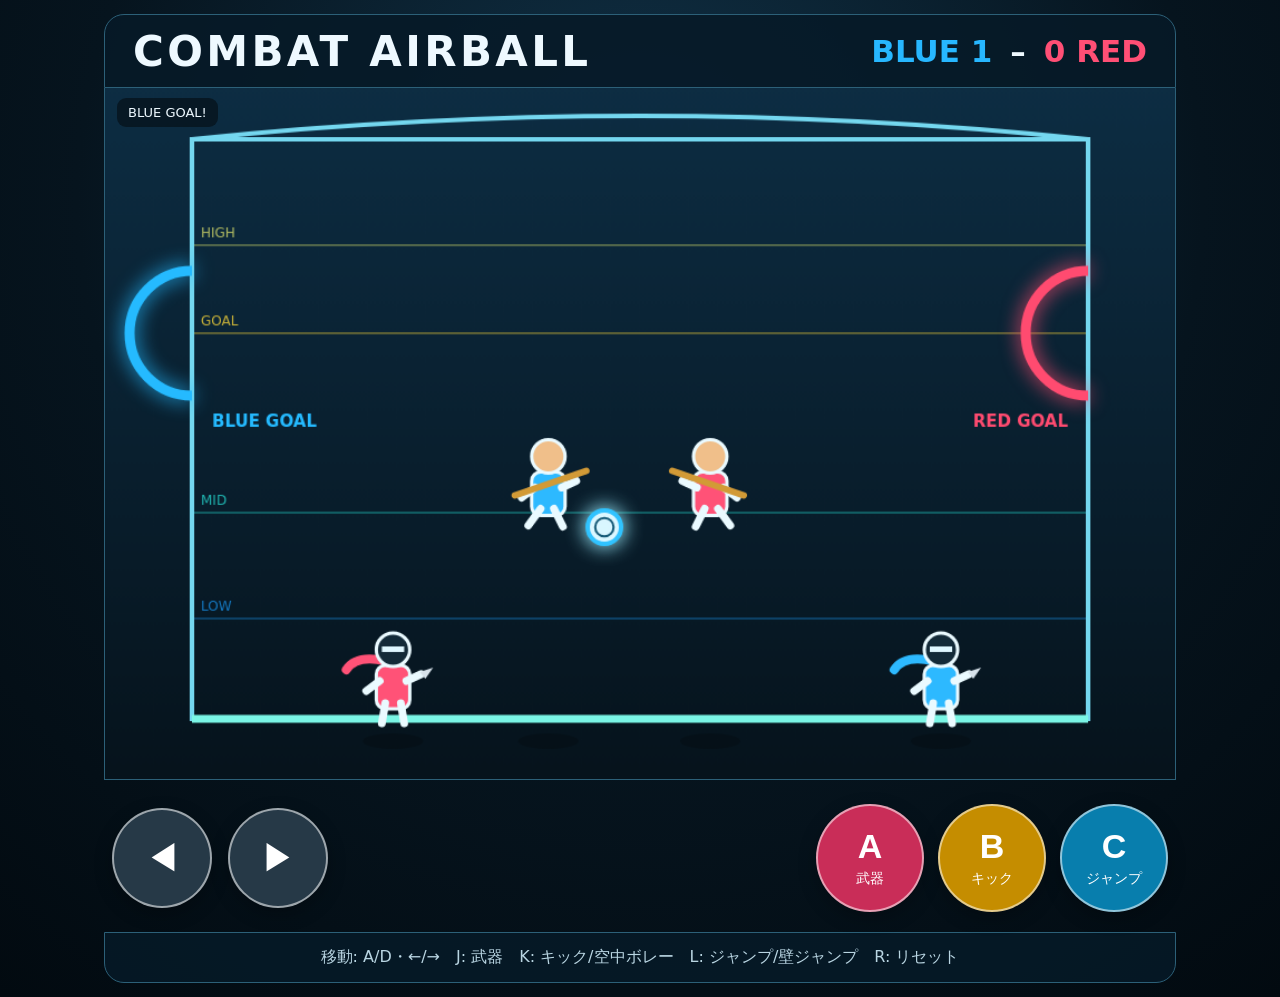
==== index.html @ edca9087 "Add files via upload" ====
<!doctype html>
<html lang="ja">
<head>
  <meta charset="utf-8" />
  <meta name="viewport" content="width=device-width, initial-scale=1, maximum-scale=1, user-scalable=no" />
  <title>Combat Airball Prototype 2.0</title>
  <link rel="stylesheet" href="style.css" />
</head>
<body>
  <main class="app">
    <header class="hud">
      <div class="title">COMBAT AIRBALL</div>
      <div class="score"><span class="blue">BLUE <b id="blueScore">0</b></span><span>–</span><span class="red"><b id="redScore">0</b> RED</span></div>
    </header>

    <section class="game-wrap">
      <canvas id="game" width="960" height="620" aria-label="Combat Airball game canvas"></canvas>
      <div class="status" id="status">A: 武器　B: キック　C: ジャンプ</div>
    </section>

    <section class="controls">
      <div class="pad" id="pad">
        <button class="left" data-key="ArrowLeft">◀</button>
        <button class="right" data-key="ArrowRight">▶</button>
      </div>
      <div class="buttons">
        <button class="a" data-key="KeyJ"><strong>A</strong><span>武器</span></button>
        <button class="b" data-key="KeyK"><strong>B</strong><span>キック</span></button>
        <button class="c" data-key="KeyL"><strong>C</strong><span>ジャンプ</span></button>
      </div>
    </section>

    <footer>
      移動: A/D・←/→　J: 武器　K: キック/空中ボレー　L: ジャンプ/壁ジャンプ　R: リセット
    </footer>
  </main>
  <script src="game.js"></script>
</body>
</html>
---- style.css ----
:root {
  color-scheme: dark;
  --bg:#06141e;
  --panel:#0a2232;
  --line:#2c6078;
  --blue:#27b7ff;
  --red:#ff4f75;
  --gold:#f7c948;
}
*{box-sizing:border-box;touch-action:none}
html,body{margin:0;background:radial-gradient(circle at 50% 20%,#113349 0,#06141e 55%,#020a10 100%);font-family:system-ui,-apple-system,"Segoe UI",sans-serif;color:#eef9ff}
body{min-height:100vh;display:flex;justify-content:center}
.app{width:min(100%,1100px);padding:14px}
.hud,.game-wrap,footer{border:1px solid var(--line);background:rgba(6,26,39,.88)}
.hud{height:74px;border-radius:20px 20px 0 0;display:flex;align-items:center;justify-content:space-between;padding:0 28px}
.title{font-weight:900;letter-spacing:.08em;font-size:clamp(22px,4vw,42px)}
.score{display:flex;gap:18px;font-weight:800;font-size:clamp(18px,3vw,31px)}
.blue{color:var(--blue)} .red{color:var(--red)}
.game-wrap{position:relative;border-top:0}
canvas{display:block;width:100%;height:auto;background:#07131c}
.status{position:absolute;left:12px;top:10px;padding:7px 11px;border-radius:9px;background:rgba(0,0,0,.45);font-size:13px}
.controls{display:flex;justify-content:space-between;align-items:center;padding:24px 8px 8px;gap:20px}
.pad{display:flex;gap:16px}
.controls button{border:2px solid rgba(255,255,255,.55);color:white;box-shadow:0 6px 18px rgba(0,0,0,.25);user-select:none;-webkit-user-select:none}
.pad button{width:100px;height:100px;border-radius:50%;font-size:35px;background:#263947}
.buttons{display:flex;gap:14px}
.buttons button{width:108px;height:108px;border-radius:50%;display:flex;flex-direction:column;align-items:center;justify-content:center}
.buttons strong{font-size:34px;line-height:1}.buttons span{font-size:14px;margin-top:7px}
.a{background:#c92d58}.b{background:#c58d00}.c{background:#087ead}
footer{margin-top:12px;padding:14px;text-align:center;border-radius:0 0 20px 20px;color:#b9d5e2}
@media (max-width:700px){
  .app{padding:4px}.hud{padding:0 12px;height:58px}
  .controls{padding-top:16px}.pad button{width:76px;height:76px}
  .buttons button{width:78px;height:78px}.buttons strong{font-size:25px}
  .controls{gap:8px}.buttons{gap:6px}.pad{gap:6px}
  footer{font-size:12px}
}
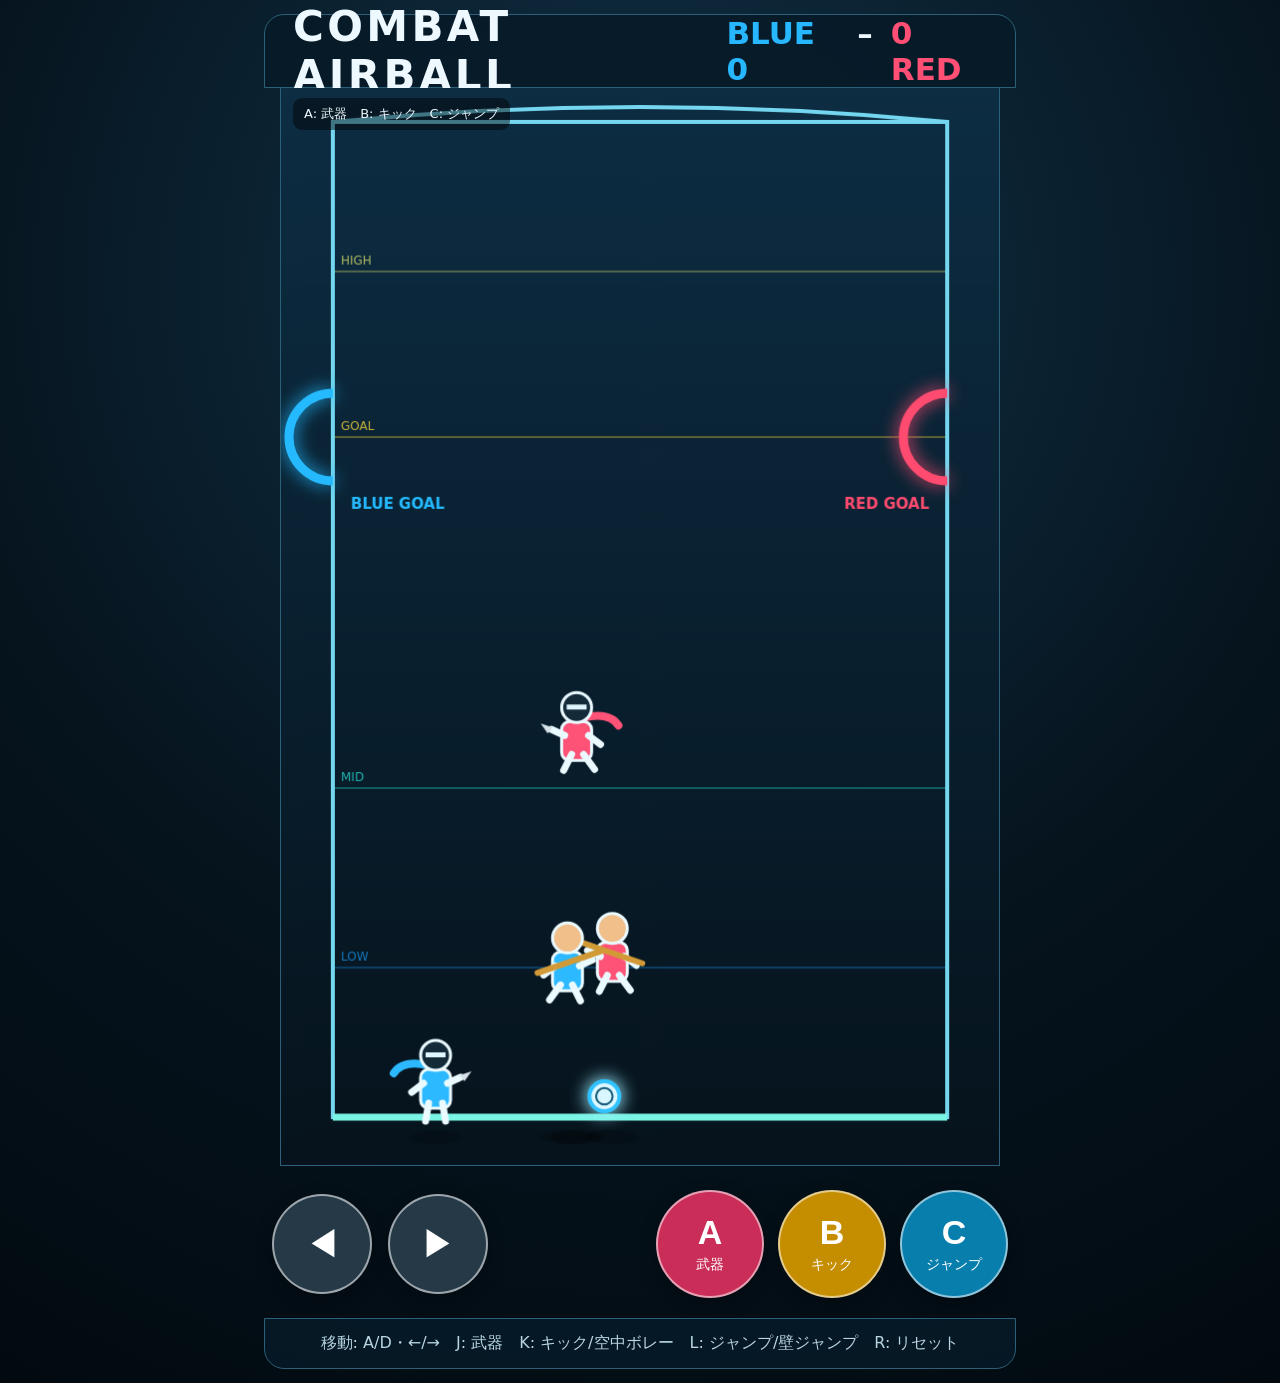
==== commit dd5b524c: "Add files via upload" ====
--- a/index.html
+++ b/index.html
@@ -3,7 +3,7 @@
 <head>
   <meta charset="utf-8" />
   <meta name="viewport" content="width=device-width, initial-scale=1, maximum-scale=1, user-scalable=no" />
-  <title>Combat Airball Prototype 2.0</title>
+  <title>Combat Airball Prototype 2.1</title>
   <link rel="stylesheet" href="style.css" />
 </head>
 <body>
@@ -14,7 +14,7 @@
     </header>
 
     <section class="game-wrap">
-      <canvas id="game" width="960" height="620" aria-label="Combat Airball game canvas"></canvas>
+      <canvas id="game" width="720" height="1080" aria-label="Combat Airball game canvas"></canvas>
       <div class="status" id="status">A: 武器　B: キック　C: ジャンプ</div>
     </section>
 
--- a/style.css
+++ b/style.css
@@ -36,3 +36,10 @@
   .controls{gap:8px}.buttons{gap:6px}.pad{gap:6px}
   footer{font-size:12px}
 }
+
+/* Prototype 2.1: portrait-first tall arena */
+.game-wrap { max-width: 720px; margin-inline: auto; }
+canvas { aspect-ratio: 2 / 3; object-fit: contain; }
+@media (min-width: 850px) {
+  .app { width: 780px; }
+}
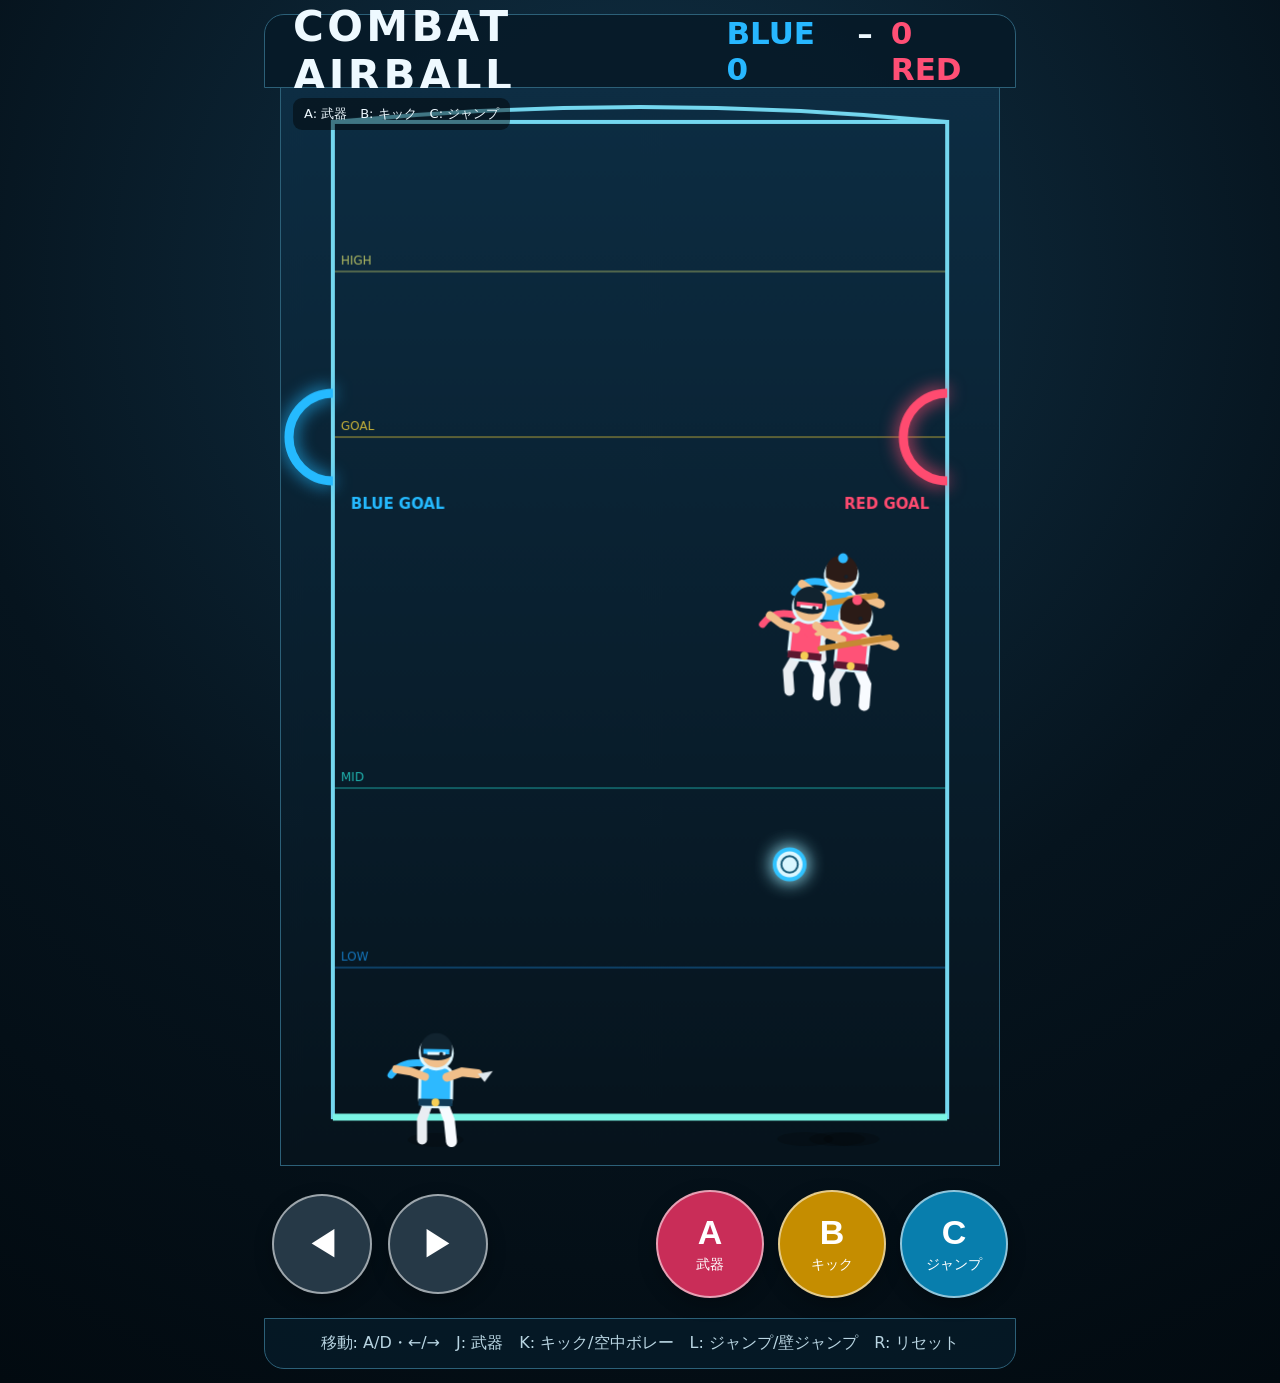
==== commit 59ffadaa: "Add files via upload" ====
--- a/index.html
+++ b/index.html
@@ -3,7 +3,7 @@
 <head>
   <meta charset="utf-8" />
   <meta name="viewport" content="width=device-width, initial-scale=1, maximum-scale=1, user-scalable=no" />
-  <title>Combat Airball Prototype 2.1</title>
+  <title>Combat Airball Prototype 2.2</title>
   <link rel="stylesheet" href="style.css" />
 </head>
 <body>
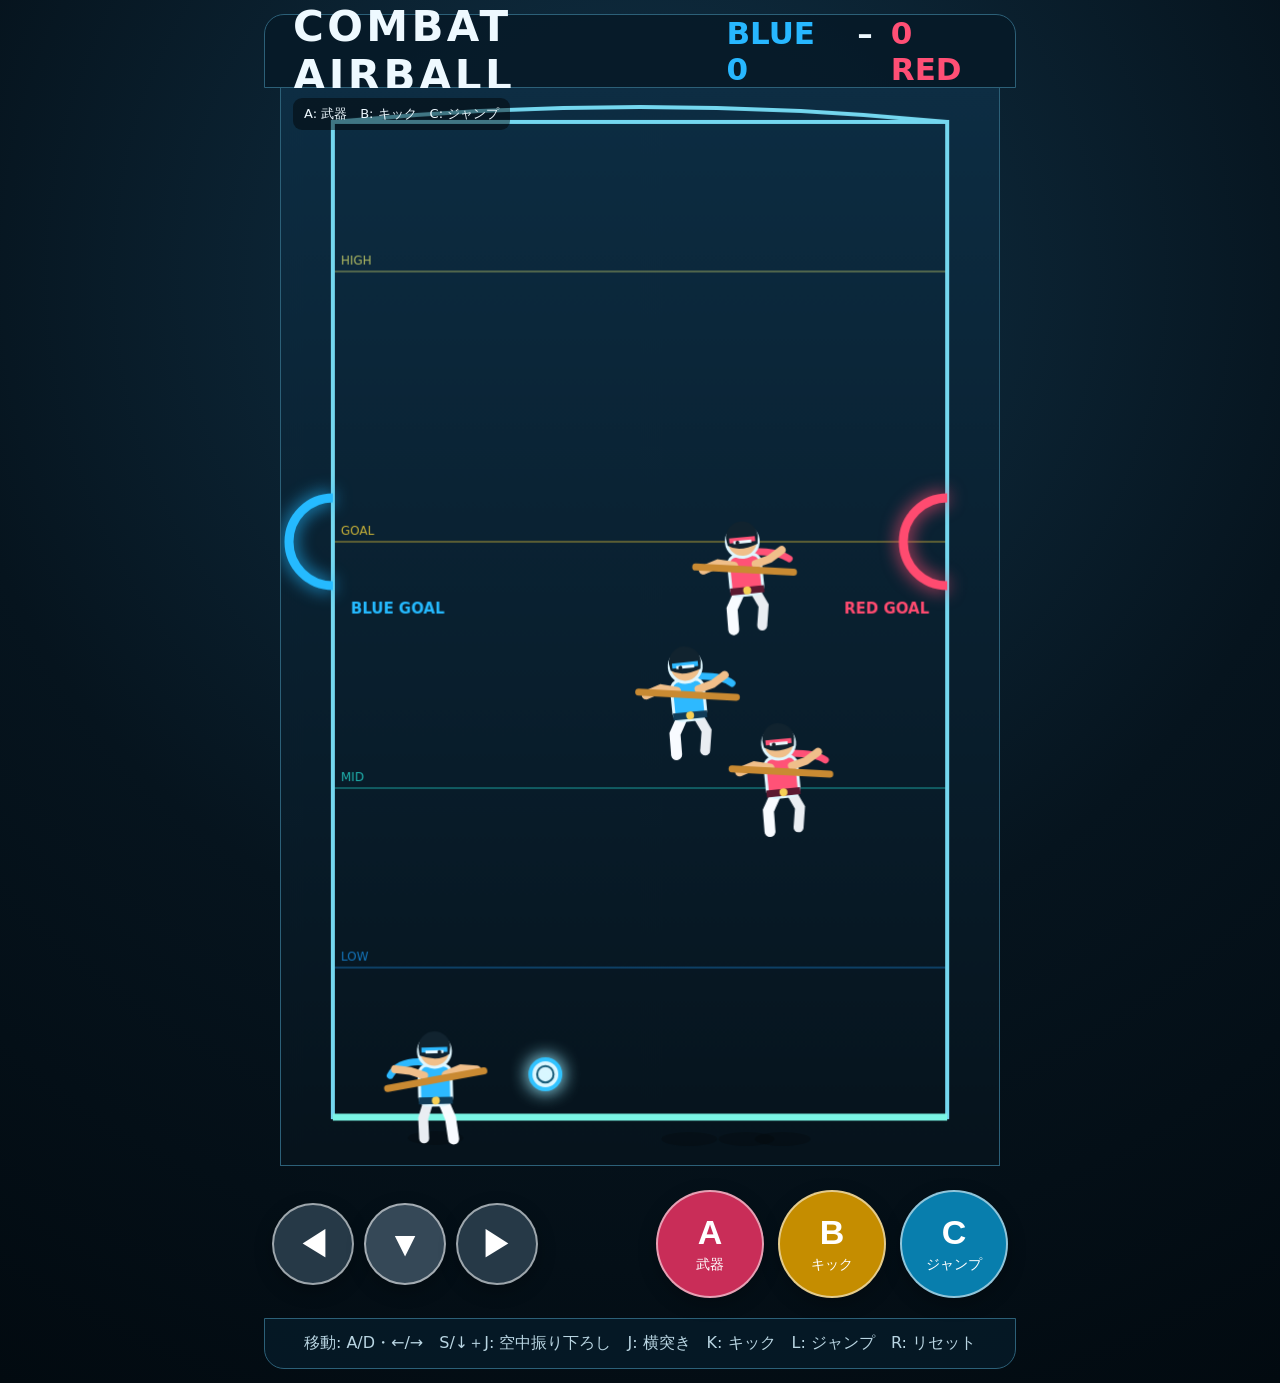
==== commit bce2043a: "Add files via upload" ====
--- a/index.html
+++ b/index.html
@@ -21,6 +21,7 @@
     <section class="controls">
       <div class="pad" id="pad">
         <button class="left" data-key="ArrowLeft">◀</button>
+        <button class="down" data-key="ArrowDown">▼</button>
         <button class="right" data-key="ArrowRight">▶</button>
       </div>
       <div class="buttons">
@@ -31,7 +32,7 @@
     </section>
 
     <footer>
-      移動: A/D・←/→　J: 武器　K: キック/空中ボレー　L: ジャンプ/壁ジャンプ　R: リセット
+      移動: A/D・←/→　S/↓＋J: 空中振り下ろし　J: 横突き　K: キック　L: ジャンプ　R: リセット
     </footer>
   </main>
   <script src="game.js"></script>
--- a/style.css
+++ b/style.css
@@ -43,3 +43,11 @@
 @media (min-width: 850px) {
   .app { width: 780px; }
 }
+
+.pad{display:grid;grid-template-columns:repeat(3,82px);gap:10px;align-items:center}
+.pad button{width:82px;height:82px}
+.pad .down{background:#354857}
+@media(max-width:700px){
+  .pad{grid-template-columns:repeat(3,62px);gap:5px}
+  .pad button{width:62px;height:62px;font-size:26px}
+}
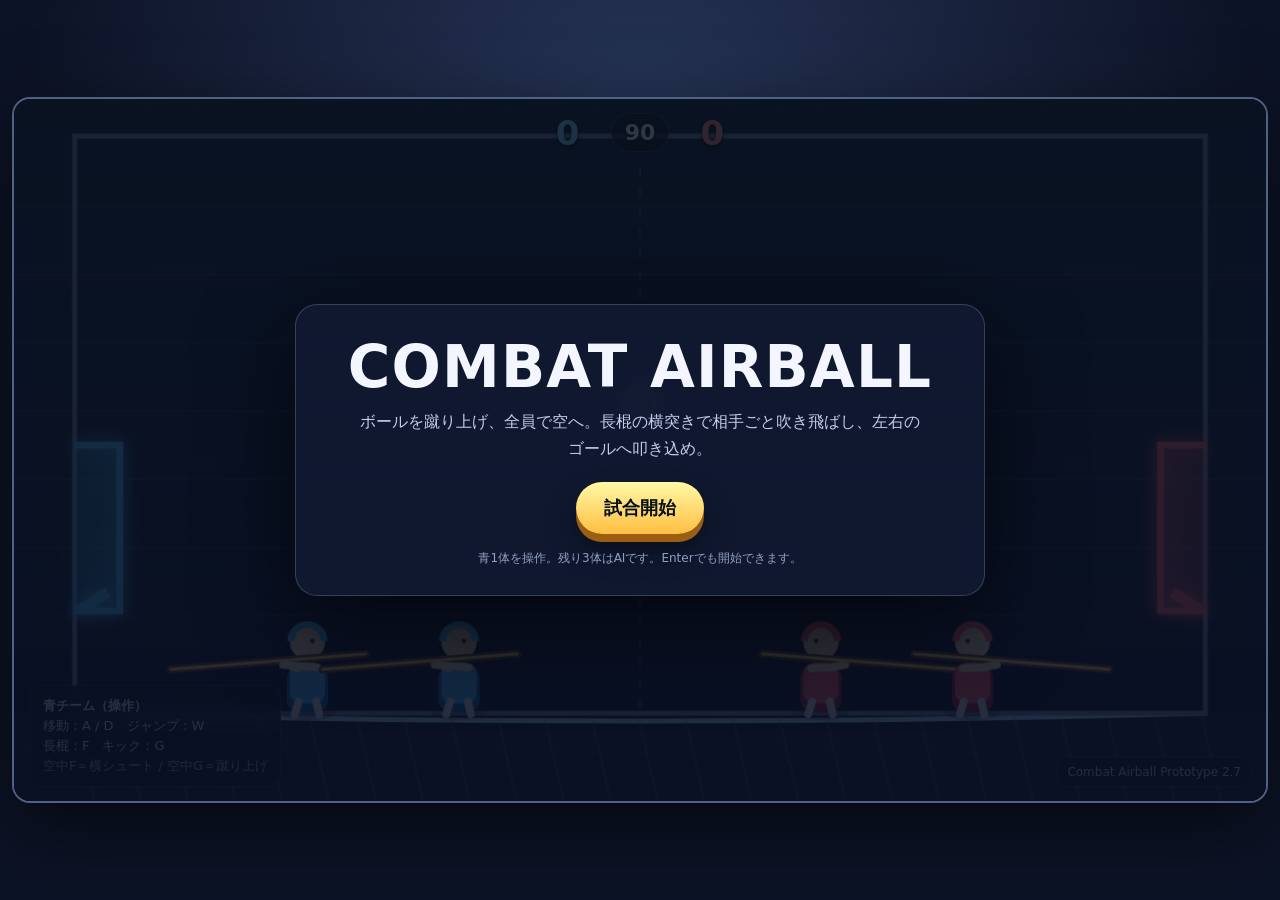
==== commit 23b8ce08: "Add files via upload" ====
--- a/index.html
+++ b/index.html
@@ -1,40 +1,380 @@
 <!doctype html>
 <html lang="ja">
 <head>
-  <meta charset="utf-8" />
-  <meta name="viewport" content="width=device-width, initial-scale=1, maximum-scale=1, user-scalable=no" />
-  <title>Combat Airball Prototype 2.2</title>
-  <link rel="stylesheet" href="style.css" />
+<meta charset="utf-8">
+<meta name="viewport" content="width=device-width,initial-scale=1">
+<title>Combat Airball Prototype 2.7</title>
+<style>
+  :root{
+    --bg:#0d1326; --panel:#151e37; --ink:#f3f6ff; --muted:#a9b6d2;
+  }
+  *{box-sizing:border-box}
+  html,body{margin:0;height:100%;background:radial-gradient(circle at 50% 15%,#263557 0,#0d1326 62%);color:var(--ink);font-family:system-ui,-apple-system,"Segoe UI",sans-serif;overflow:hidden}
+  #wrap{height:100%;display:grid;place-items:center;padding:12px}
+  #stage{position:relative;width:min(1280px,calc(100vw - 24px));aspect-ratio:16/9;border:2px solid #516184;border-radius:18px;overflow:hidden;box-shadow:0 24px 80px #0008;background:#0b1020}
+  canvas{width:100%;height:100%;display:block}
+  #hud{position:absolute;inset:0;pointer-events:none}
+  #top{display:flex;justify-content:center;align-items:center;gap:18px;padding:14px;font-weight:900;text-shadow:0 2px 5px #000}
+  .score{font-size:34px;min-width:50px;text-align:center}
+  .blue{color:#7bdcff}.red{color:#ff8795}
+  #timer{font-size:22px;padding:6px 13px;background:#0b1020aa;border:1px solid #ffffff28;border-radius:999px}
+  #help{position:absolute;left:16px;bottom:14px;font-size:13px;line-height:1.55;color:#dce7ff;background:#091022b8;border:1px solid #ffffff20;border-radius:12px;padding:10px 12px;backdrop-filter:blur(8px)}
+  #notice{position:absolute;left:50%;top:23%;transform:translateX(-50%);font-weight:1000;font-size:clamp(28px,5vw,66px);letter-spacing:.05em;text-shadow:0 5px 0 #0008,0 0 22px currentColor;opacity:0;transition:opacity .12s}
+  #badge{position:absolute;right:14px;bottom:14px;color:#c7d2ed;font-size:12px;background:#091022a8;padding:7px 10px;border-radius:10px;border:1px solid #ffffff1b}
+  #start{position:absolute;inset:0;display:grid;place-items:center;background:linear-gradient(#07101bd4,#0a1024dc);pointer-events:auto}
+  #card{width:min(690px,90%);padding:28px;border-radius:22px;background:#111a32e8;border:1px solid #ffffff2c;box-shadow:0 28px 90px #0009;text-align:center}
+  h1{margin:0 0 8px;font-size:clamp(31px,5vw,58px);letter-spacing:.02em}
+  .lead{color:#c1cdec;margin:0 auto 20px;max-width:560px;line-height:1.65}
+  button{appearance:none;border:0;border-radius:999px;padding:14px 28px;font:inherit;font-weight:900;font-size:18px;color:#07101b;background:linear-gradient(180deg,#fff9a8,#ffbe40);box-shadow:0 8px 0 #9c5e13,0 16px 28px #0006;cursor:pointer}
+  button:active{transform:translateY(5px);box-shadow:0 3px 0 #9c5e13}
+  .small{font-size:12px;color:#91a0c0;margin-top:16px}
+  @media(max-width:700px){#help{font-size:11px}.score{font-size:28px}}
+</style>
 </head>
 <body>
-  <main class="app">
-    <header class="hud">
-      <div class="title">COMBAT AIRBALL</div>
-      <div class="score"><span class="blue">BLUE <b id="blueScore">0</b></span><span>–</span><span class="red"><b id="redScore">0</b> RED</span></div>
-    </header>
-
-    <section class="game-wrap">
-      <canvas id="game" width="720" height="1080" aria-label="Combat Airball game canvas"></canvas>
-      <div class="status" id="status">A: 武器　B: キック　C: ジャンプ</div>
-    </section>
-
-    <section class="controls">
-      <div class="pad" id="pad">
-        <button class="left" data-key="ArrowLeft">◀</button>
-        <button class="down" data-key="ArrowDown">▼</button>
-        <button class="right" data-key="ArrowRight">▶</button>
+<div id="wrap">
+  <div id="stage">
+    <canvas id="game" width="1280" height="720"></canvas>
+    <div id="hud">
+      <div id="top"><div class="score blue" id="sBlue">0</div><div id="timer">90</div><div class="score red" id="sRed">0</div></div>
+      <div id="notice"></div>
+      <div id="help">
+        <b>青チーム（操作）</b><br>
+        移動：A / D　ジャンプ：W<br>
+        長棍：F　キック：G<br>
+        <span style="color:#9fb0cf">空中F＝横シュート / 空中G＝蹴り上げ</span>
       </div>
-      <div class="buttons">
-        <button class="a" data-key="KeyJ"><strong>A</strong><span>武器</span></button>
-        <button class="b" data-key="KeyK"><strong>B</strong><span>キック</span></button>
-        <button class="c" data-key="KeyL"><strong>C</strong><span>ジャンプ</span></button>
+      <div id="badge">Combat Airball Prototype 2.7</div>
+      <div id="start">
+        <div id="card">
+          <h1>COMBAT AIRBALL</h1>
+          <p class="lead">ボールを蹴り上げ、全員で空へ。長棍の横突きで相手ごと吹き飛ばし、左右のゴールへ叩き込め。</p>
+          <button id="play">試合開始</button>
+          <div class="small">青1体を操作。残り3体はAIです。Enterでも開始できます。</div>
+        </div>
       </div>
-    </section>
-
-    <footer>
-      移動: A/D・←/→　S/↓＋J: 空中振り下ろし　J: 横突き　K: キック　L: ジャンプ　R: リセット
-    </footer>
-  </main>
-  <script src="game.js"></script>
+    </div>
+  </div>
+</div>
+<script>
+(() => {
+'use strict';
+const canvas = document.getElementById('game');
+const ctx = canvas.getContext('2d');
+const W=1280,H=720, FLOOR=630, LEFT=62, RIGHT=1218;
+const GOAL_TOP=355, GOAL_BOTTOM=525, GOAL_DEPTH=46;
+const BLUE=0, RED=1;
+const keys = new Set();
+let last=0, running=false, gameTime=90, scores=[0,0], freeze=0, shake=0, resetTimer=0;
+const particles=[], trails=[];
+const ui={
+  blue:document.getElementById('sBlue'),
+  red:document.getElementById('sRed'),
+  timer:document.getElementById('timer'),
+  notice:document.getElementById('notice'),
+  start:document.getElementById('start')
+};
+function clamp(v,a,b){return Math.max(a,Math.min(b,v))}
+function lerp(a,b,t){return a+(b-a)*t}
+function sign(v){return v<0?-1:1}
+function dist2(a,b){const x=a.x-b.x,y=a.y-b.y;return x*x+y*y}
+function rnd(a,b){return a+Math.random()*(b-a)}
+function circleHit(ax,ay,ar,bx,by,br){const dx=ax-bx,dy=ay-by;return dx*dx+dy*dy<(ar+br)*(ar+br)}
+
+class Fighter{
+  constructor(x,team,ai=false){
+    this.x=x; this.y=FLOOR-43; this.vx=0; this.vy=0; this.team=team; this.ai=ai;
+    this.facing=team===BLUE?1:-1; this.onGround=true; this.coyote=0;
+    this.attack=0; this.attackKind=''; this.kick=0; this.stun=0; this.wallStun=0;
+    this.jumpBuffer=0; this.attackCd=0; this.kickCd=0; this.flash=0; this.id=Math.random();
+    this.targetX=x; this.airJumps=1;
+  }
+  control(dt){
+    if(this.stun>0){this.stun-=dt; return}
+    let move=0, jump=false, attack=false, kick=false;
+    if(!this.ai){
+      move=(keys.has('KeyD')?1:0)-(keys.has('KeyA')?1:0);
+      jump=pressed('KeyW');
+      attack=pressed('KeyF');
+      kick=pressed('KeyG');
+    } else {
+      const b=ball;
+      const attackRange=Math.abs(b.x-this.x)<135 && Math.abs(b.y-this.y)<90;
+      const enemy=nearestEnemy(this);
+      const defend = (this.team===BLUE && b.x<520)||(this.team===RED && b.x>760);
+      let tx=b.x;
+      if(defend) tx=this.team===BLUE?340:940;
+      if(enemy && Math.abs(enemy.x-this.x)<120 && Math.abs(enemy.y-this.y)<95 && Math.random()<0.035) attack=true;
+      if(attackRange){
+        if(!this.onGround && Math.abs(b.x-this.x)<120) attack=Math.random()<0.11;
+        else if(Math.random()<0.075) kick=true;
+      }
+      if(b.y<this.y-80 && Math.abs(b.x-this.x)<260 && (this.onGround||this.airJumps>0) && Math.random()<0.05) jump=true;
+      move=Math.abs(tx-this.x)>28?sign(tx-this.x):0;
+      if(!this.onGround && Math.random()<0.015) move=sign(b.x-this.x);
+    }
+    if(move){
+      const accel=this.onGround?1700:1050;
+      this.vx+=move*accel*dt; this.facing=move;
+    }
+    const max=this.onGround?320:360;
+    this.vx=clamp(this.vx,-max,max);
+    if(jump) this.jumpBuffer=.13;
+    if(this.jumpBuffer>0){
+      this.jumpBuffer-=dt;
+      if(this.onGround||this.coyote>0){
+        this.vy=-690; this.onGround=false; this.coyote=0; this.jumpBuffer=0; burst(this.x,this.y+38,'#dff7ff',8);
+      }else if(this.airJumps>0){
+        this.vy=-610; this.airJumps--; this.jumpBuffer=0; burst(this.x,this.y+26,'#cfe9ff',10);
+      }
+    }
+    if(attack && this.attackCd<=0){
+      this.attack=.42; this.attackCd=.48; this.attackKind=this.onGround?'ground':'air';
+      this.vx+=this.facing*(this.onGround?45:95);
+    }
+    if(kick && this.kickCd<=0){this.kick=.31; this.kickCd=.38}
+  }
+  update(dt){
+    this.control(dt);
+    this.attackCd=Math.max(0,this.attackCd-dt); this.kickCd=Math.max(0,this.kickCd-dt);
+    this.flash=Math.max(0,this.flash-dt); this.wallStun=Math.max(0,this.wallStun-dt);
+    if(this.attack>0) this.attack-=dt;
+    if(this.kick>0) this.kick-=dt;
+    if(!this.onGround){this.vy+=1350*dt; this.coyote=Math.max(0,this.coyote-dt)}
+    this.x+=this.vx*dt; this.y+=this.vy*dt;
+    this.vx*=Math.pow(this.onGround?.80:.965,dt*60);
+    if(this.y>=FLOOR-43){
+      if(this.vy>250) burst(this.x,FLOOR-2,'#ffffff',5);
+      this.y=FLOOR-43; this.vy=0; this.onGround=true; this.coyote=.09; this.airJumps=1;
+    }else if(this.onGround){this.onGround=false}
+    if(this.x<LEFT+28){
+      this.x=LEFT+28;
+      if(this.vx<-250){wallImpact(this,1)}
+      else this.vx=Math.max(0,this.vx);
+    }
+    if(this.x>RIGHT-28){
+      this.x=RIGHT-28;
+      if(this.vx>250){wallImpact(this,-1)}
+      else this.vx=Math.min(0,this.vx);
+    }
+    this.performHits();
+  }
+  performHits(){
+    if(this.attack>0){
+      const elapsed=(this.attackKind==='ground'?.42:.42)-this.attack;
+      const active=elapsed>.07&&elapsed<.27;
+      if(active){
+        const reach=this.attackKind==='air'?150:142;
+        const hx=this.x+this.facing*(70+reach*.45), hy=this.y+(this.attackKind==='air'?-7:-3);
+        for(const o of fighters){
+          if(o===this || o.team===this.team || o.flash>.06) continue;
+          if(circleHit(hx,hy,70,o.x,o.y,31)){
+            o.vx=this.facing*(this.attackKind==='air'?720:610);
+            o.vy=this.attackKind==='air'?-80:-125;
+            o.stun=.22; o.flash=.14; freeze=.045; shake=14;
+            burst(o.x,o.y,'#fff6b0',18); slashTrail(this.x,this.y,this.facing,'#fff2a6');
+          }
+        }
+        if(ball.hitCd<=0 && circleHit(hx,hy,78,ball.x,ball.y,ball.r)){
+          if(this.attackKind==='air'){
+            ball.vx=this.facing*920; ball.vy=clamp(ball.vy*.15-20,-180,180);
+          }else{
+            ball.vx=this.facing*230; ball.vy=-820;
+          }
+          ball.lastTeam=this.team; ball.hitCd=.12; freeze=.055; shake=17;
+          burst(ball.x,ball.y,'#ffffff',22); slashTrail(this.x,this.y,this.facing,'#ffffff');
+        }
+      }
+    }
+    if(this.kick>0){
+      const elapsed=.31-this.kick;
+      if(elapsed>.08&&elapsed<.21 && ball.hitCd<=0){
+        const hx=this.x+this.facing*28, hy=this.y+28;
+        if(circleHit(hx,hy,66,ball.x,ball.y,ball.r)){
+          ball.vx+=this.facing*90;
+          ball.vy=-900;
+          ball.lastTeam=this.team; ball.hitCd=.12; freeze=.035; shake=9;
+          burst(ball.x,ball.y,'#b9f4ff',14);
+        }
+      }
+    }
+  }
+  draw(){
+    const t=performance.now()/1000;
+    const teamC=this.team===BLUE?'#43b9ff':'#ff576d';
+    const dark=this.team===BLUE?'#1269a5':'#a61f36';
+    const attackP=this.attack>0?1-this.attack/.42:0;
+    const kickP=this.kick>0?1-this.kick/.31:0;
+    ctx.save(); ctx.translate(this.x,this.y);
+    if(this.flash>0){ctx.shadowBlur=28;ctx.shadowColor='#fff'}
+    // shadow
+    ctx.globalAlpha=.22; ctx.fillStyle='#000'; ctx.beginPath(); ctx.ellipse(0,42,29,8,0,0,Math.PI*2);ctx.fill();ctx.globalAlpha=1;
+    // robe
+    ctx.fillStyle=dark; roundRect(-21,-6,42,48,13);ctx.fill();
+    ctx.fillStyle=teamC; roundRect(-18,-9,36,42,12);ctx.fill();
+    ctx.fillStyle='#f7ddb2';ctx.beginPath();ctx.arc(0,-30,18,0,Math.PI*2);ctx.fill();
+    // hood/headband
+    ctx.strokeStyle=teamC;ctx.lineWidth=7;ctx.beginPath();ctx.arc(0,-31,17,Math.PI,Math.PI*2);ctx.stroke();
+    ctx.fillStyle='#243047';ctx.beginPath();ctx.arc(this.facing*5,-31,2.4,0,Math.PI*2);ctx.fill();
+    // legs
+    ctx.strokeStyle='#d7e1f1';ctx.lineWidth=8;ctx.lineCap='round';
+    let legLift=kickP>0?Math.sin(Math.min(1,kickP)*Math.PI)*20:0;
+    ctx.beginPath();ctx.moveTo(-9,31);ctx.lineTo(-13,44);ctx.stroke();
+    ctx.beginPath();ctx.moveTo(9,31);ctx.lineTo(12+this.facing*legLift,44-legLift*.45);ctx.stroke();
+
+    // staff pose, always two-handed
+    let ang=-.08*this.facing, sx=-40*this.facing, sy=-10;
+    if(this.attack>0){
+      if(this.attackKind==='air'){
+        const p=easeOutBack(Math.min(1,attackP*1.35));
+        sx=(-55+125*p)*this.facing; ang=lerp(-.08,0,p)*this.facing;
+      }else{
+        if(attackP<.48){const p=easeOutBack(attackP/.48);sx=lerp(-52,78,p)*this.facing;ang=-.04*this.facing}
+        else{const p=(attackP-.48)/.52;sx=78*this.facing;sy=lerp(-8,-32,p);ang=lerp(-.04,-.72,p)*this.facing}
+      }
+    }
+    ctx.save();ctx.translate(sx,sy);ctx.rotate(ang);
+    ctx.strokeStyle='#68411f';ctx.lineWidth=8;ctx.lineCap='round';
+    ctx.beginPath();ctx.moveTo(-100*this.facing,0);ctx.lineTo(100*this.facing,0);ctx.stroke();
+    ctx.strokeStyle='#f6cf63';ctx.lineWidth=3;ctx.beginPath();ctx.moveTo(-100*this.facing,0);ctx.lineTo(100*this.facing,0);ctx.stroke();
+    ctx.restore();
+    // arms toward staff
+    ctx.strokeStyle='#f7ddb2';ctx.lineWidth=8;
+    ctx.beginPath();ctx.moveTo(-10,-3);ctx.lineTo(sx*.38,sy*.45);ctx.stroke();
+    ctx.beginPath();ctx.moveTo(10,-4);ctx.lineTo(sx*.62,sy*.68);ctx.stroke();
+    ctx.restore();
+  }
+}
+
+function easeOutBack(x){const c1=1.70158,c3=c1+1;return 1+c3*Math.pow(x-1,3)+c1*Math.pow(x-1,2)}
+function wallImpact(f,dir){
+  f.vx=0; f.vy=Math.min(f.vy,80); f.stun=.38; f.wallStun=.38; shake=18; freeze=.045;
+  burst(f.x,f.y,'#ffffff',24);
+  for(let i=0;i<8;i++) particles.push({x:f.x,y:f.y,vx:dir*rnd(60,300),vy:rnd(-220,220),life:rnd(.18,.5),max:.5,size:rnd(2,6),c:'#a6b7d9'});
+}
+function nearestEnemy(f){
+  let best=null,bd=1e9; for(const o of fighters){if(o.team!==f.team){const d=dist2(f,o);if(d<bd){bd=d;best=o}}} return best;
+}
+
+class Ball{
+  constructor(){this.r=18;this.reset()}
+  reset(){this.x=W/2;this.y=310;this.vx=rnd(-80,80);this.vy=-80;this.hitCd=0;this.lastTeam=-1}
+  update(dt){
+    this.hitCd=Math.max(0,this.hitCd-dt);
+    this.vy+=620*dt; this.x+=this.vx*dt; this.y+=this.vy*dt;
+    this.vx*=Math.pow(.996,dt*60);
+    if(this.y>FLOOR-this.r){this.y=FLOOR-this.r;this.vy=-Math.abs(this.vy)*.66;if(Math.abs(this.vy)<80)this.vy=-80;this.vx*=.93}
+    if(this.y<this.r+38){this.y=this.r+38;this.vy=Math.abs(this.vy)*.72}
+    const inGoalY=this.y>GOAL_TOP&&this.y<GOAL_BOTTOM;
+    if(this.x<LEFT+GOAL_DEPTH && inGoalY){score(RED);return}
+    if(this.x>RIGHT-GOAL_DEPTH && inGoalY){score(BLUE);return}
+    if(this.x<LEFT+this.r){this.x=LEFT+this.r;this.vx=Math.abs(this.vx)*.75}
+    if(this.x>RIGHT-this.r){this.x=RIGHT-this.r;this.vx=-Math.abs(this.vx)*.75}
+  }
+  draw(){
+    ctx.save();ctx.translate(this.x,this.y);ctx.rotate(performance.now()/350);
+    ctx.shadowBlur=25;ctx.shadowColor='#fff';
+    const g=ctx.createRadialGradient(-6,-7,2,0,0,22);g.addColorStop(0,'#fff');g.addColorStop(.55,'#e8f6ff');g.addColorStop(1,'#6ecdf3');
+    ctx.fillStyle=g;ctx.beginPath();ctx.arc(0,0,this.r,0,Math.PI*2);ctx.fill();
+    ctx.strokeStyle='#274c6a';ctx.lineWidth=2;
+    for(let i=0;i<3;i++){ctx.beginPath();ctx.arc(0,0,6+i*4,i*1.8,i*1.8+1.4);ctx.stroke()}
+    ctx.restore();
+  }
+}
+
+const fighters=[
+  new Fighter(300,BLUE,false),new Fighter(455,BLUE,true),
+  new Fighter(825,RED,true),new Fighter(980,RED,true)
+];
+const ball=new Ball();
+const pressQueue=new Set();
+addEventListener('keydown',e=>{
+  if(['KeyA','KeyD','KeyW','KeyF','KeyG','Enter','Space'].includes(e.code)) e.preventDefault();
+  if(!keys.has(e.code)) pressQueue.add(e.code);
+  keys.add(e.code);
+  if(e.code==='Enter'&&!running) startGame();
+});
+addEventListener('keyup',e=>keys.delete(e.code));
+function pressed(code){if(pressQueue.has(code)){pressQueue.delete(code);return true}return false}
+document.getElementById('play').onclick=startGame;
+
+function startGame(){
+  running=true; gameTime=90;scores=[0,0];ui.start.style.display='none';resetPositions();showNotice('AIRBALL!', '#fff4a6');
+}
+function resetPositions(){
+  const xs=[300,455,825,980];
+  fighters.forEach((f,i)=>{f.x=xs[i];f.y=FLOOR-43;f.vx=f.vy=0;f.stun=0;f.attack=0;f.kick=0;f.onGround=true;f.airJumps=1});
+  ball.reset(); resetTimer=.65;
+}
+function score(team){
+  if(resetTimer>0)return;
+  scores[team]++; ui.blue.textContent=scores[0];ui.red.textContent=scores[1];
+  showNotice(team===BLUE?'BLUE GOAL!':'RED GOAL!',team===BLUE?'#79dbff':'#ff8290');
+  shake=30;freeze=.12; burst(ball.x,ball.y,team===BLUE?'#7bdcff':'#ff8795',55);
+  resetPositions();
+}
+function showNotice(text,color){
+  ui.notice.textContent=text;ui.notice.style.color=color;ui.notice.style.opacity=1;
+  clearTimeout(showNotice.t);showNotice.t=setTimeout(()=>ui.notice.style.opacity=0,900);
+}
+function burst(x,y,c,n){
+  for(let i=0;i<n;i++){const a=Math.random()*Math.PI*2,s=rnd(70,420);particles.push({x,y,vx:Math.cos(a)*s,vy:Math.sin(a)*s,life:rnd(.18,.65),max:.65,size:rnd(2,8),c})}
+}
+function slashTrail(x,y,dir,c){trails.push({x,y,dir,c,life:.18,max:.18})}
+
+function update(dt){
+  if(!running)return;
+  if(freeze>0){freeze-=dt;return}
+  resetTimer=Math.max(0,resetTimer-dt);
+  gameTime-=dt; if(gameTime<=0){gameTime=0;running=false;ui.start.style.display='grid';document.querySelector('#card h1').textContent=scores[0]===scores[1]?'DRAW!':scores[0]>scores[1]?'BLUE WINS!':'RED WINS!';document.querySelector('#card .lead').textContent=`最終スコア ${scores[0]} - ${scores[1]}`;document.getElementById('play').textContent='もう一度';}
+  ui.timer.textContent=Math.ceil(gameTime);
+  fighters.forEach(f=>f.update(dt)); ball.update(dt);
+  for(let i=particles.length-1;i>=0;i--){const p=particles[i];p.life-=dt;p.x+=p.vx*dt;p.y+=p.vy*dt;p.vy+=520*dt;p.vx*=.985;if(p.life<=0)particles.splice(i,1)}
+  for(let i=trails.length-1;i>=0;i--){trails[i].life-=dt;if(trails[i].life<=0)trails.splice(i,1)}
+  shake=Math.max(0,shake-70*dt);
+  pressQueue.clear();
+}
+function roundRect(x,y,w,h,r){ctx.beginPath();ctx.roundRect(x,y,w,h,r)}
+function drawArena(){
+  const grd=ctx.createLinearGradient(0,0,0,H);grd.addColorStop(0,'#172345');grd.addColorStop(.65,'#0d1832');grd.addColorStop(1,'#09101f');ctx.fillStyle=grd;ctx.fillRect(0,0,W,H);
+  // distant bands
+  ctx.globalAlpha=.16;ctx.strokeStyle='#6e83bd';ctx.lineWidth=2;
+  for(let y=110;y<580;y+=70){ctx.beginPath();ctx.moveTo(0,y);ctx.lineTo(W,y);ctx.stroke()}
+  ctx.globalAlpha=1;
+  // floor trampoline
+  ctx.fillStyle='#101b31';ctx.fillRect(0,FLOOR,W,H-FLOOR);
+  ctx.strokeStyle='#a5d9ff';ctx.lineWidth=5;ctx.beginPath();ctx.moveTo(LEFT,FLOOR);ctx.quadraticCurveTo(W/2,FLOOR+16,RIGHT,FLOOR);ctx.stroke();
+  ctx.globalAlpha=.3;ctx.strokeStyle='#5d77a7';ctx.lineWidth=2;for(let x=LEFT;x<RIGHT;x+=48){ctx.beginPath();ctx.moveTo(x,FLOOR+2);ctx.lineTo(x+20,H);ctx.stroke()}ctx.globalAlpha=1;
+  // side walls
+  ctx.strokeStyle='#7586aa';ctx.lineWidth=5;ctx.strokeRect(LEFT,38,RIGHT-LEFT,FLOOR-38);
+  // goals + upward-shot guard lips
+  drawGoal(LEFT,1,'#47c6ff');drawGoal(RIGHT,-1,'#ff6074');
+  // center
+  ctx.setLineDash([9,12]);ctx.strokeStyle='#ffffff2d';ctx.lineWidth=2;ctx.beginPath();ctx.moveTo(W/2,70);ctx.lineTo(W/2,FLOOR);ctx.stroke();ctx.setLineDash([]);
+}
+function drawGoal(x,dir,c){
+  ctx.save();ctx.strokeStyle=c;ctx.lineWidth=7;ctx.shadowBlur=18;ctx.shadowColor=c;
+  ctx.beginPath();ctx.moveTo(x,GOAL_TOP);ctx.lineTo(x+dir*GOAL_DEPTH,GOAL_TOP);ctx.lineTo(x+dir*GOAL_DEPTH,GOAL_BOTTOM);ctx.lineTo(x,GOAL_BOTTOM);ctx.stroke();
+  // mouse-guard lip
+  ctx.lineWidth=11;ctx.beginPath();ctx.moveTo(x+dir*4,GOAL_BOTTOM);ctx.lineTo(x+dir*34,GOAL_BOTTOM-19);ctx.stroke();
+  ctx.globalAlpha=.26;ctx.fillStyle=c;ctx.fillRect(dir>0?x:x-GOAL_DEPTH,GOAL_TOP,GOAL_DEPTH,GOAL_BOTTOM-GOAL_TOP);ctx.restore();
+}
+function draw(){
+  ctx.save();
+  const sx=shake?rnd(-shake,shake):0, sy=shake?rnd(-shake*.55,shake*.55):0;ctx.translate(sx,sy);
+  drawArena();
+  // trails behind actors
+  for(const t of trails){
+    const a=t.life/t.max;ctx.save();ctx.globalAlpha=a*.78;ctx.strokeStyle=t.c;ctx.lineWidth=26*a+4;ctx.lineCap='round';ctx.shadowBlur=24;ctx.shadowColor=t.c;
+    ctx.beginPath();ctx.moveTo(t.x-t.dir*92,t.y-8);ctx.quadraticCurveTo(t.x,t.y-42,t.x+t.dir*150,t.y);ctx.stroke();ctx.restore();
+  }
+  ball.draw();fighters.forEach(f=>f.draw());
+  for(const p of particles){ctx.globalAlpha=clamp(p.life/p.max,0,1);ctx.fillStyle=p.c;ctx.beginPath();ctx.arc(p.x,p.y,p.size,0,Math.PI*2);ctx.fill()}ctx.globalAlpha=1;
+  ctx.restore();
+}
+function loop(ts){const dt=Math.min(.033,(ts-last)/1000||0);last=ts;update(dt);draw();requestAnimationFrame(loop)}
+requestAnimationFrame(loop);
+})();
+</script>
 </body>
-</html>
+</html>
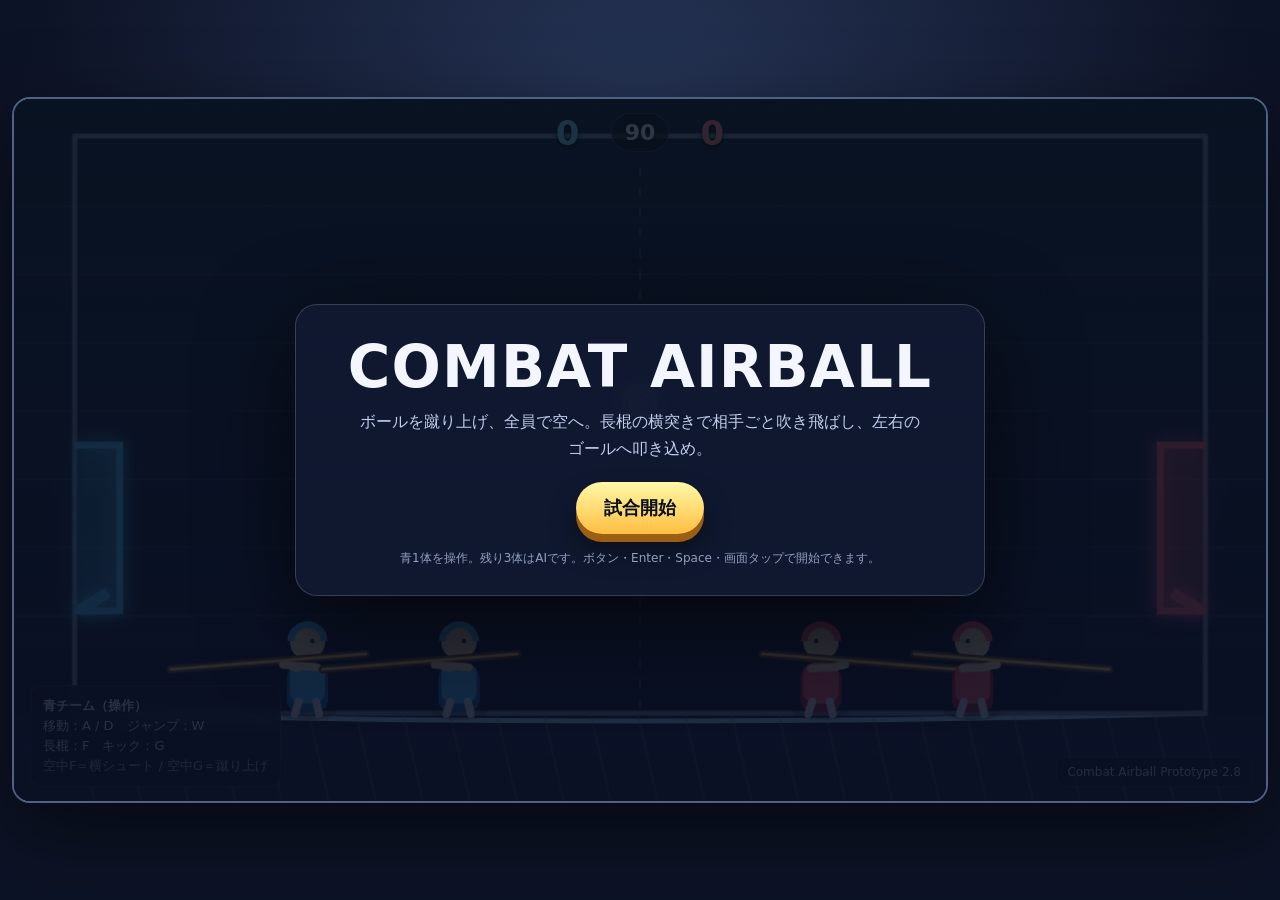
==== commit 6458eb88: "Add files via upload" ====
--- a/index.html
+++ b/index.html
@@ -3,7 +3,7 @@
 <head>
 <meta charset="utf-8">
 <meta name="viewport" content="width=device-width,initial-scale=1">
-<title>Combat Airball Prototype 2.7</title>
+<title>Combat Airball Prototype 2.8</title>
 <style>
   :root{
     --bg:#0d1326; --panel:#151e37; --ink:#f3f6ff; --muted:#a9b6d2;
@@ -13,7 +13,7 @@
   #wrap{height:100%;display:grid;place-items:center;padding:12px}
   #stage{position:relative;width:min(1280px,calc(100vw - 24px));aspect-ratio:16/9;border:2px solid #516184;border-radius:18px;overflow:hidden;box-shadow:0 24px 80px #0008;background:#0b1020}
   canvas{width:100%;height:100%;display:block}
-  #hud{position:absolute;inset:0;pointer-events:none}
+  #hud{position:absolute;inset:0;pointer-events:none;z-index:5}
   #top{display:flex;justify-content:center;align-items:center;gap:18px;padding:14px;font-weight:900;text-shadow:0 2px 5px #000}
   .score{font-size:34px;min-width:50px;text-align:center}
   .blue{color:#7bdcff}.red{color:#ff8795}
@@ -21,7 +21,7 @@
   #help{position:absolute;left:16px;bottom:14px;font-size:13px;line-height:1.55;color:#dce7ff;background:#091022b8;border:1px solid #ffffff20;border-radius:12px;padding:10px 12px;backdrop-filter:blur(8px)}
   #notice{position:absolute;left:50%;top:23%;transform:translateX(-50%);font-weight:1000;font-size:clamp(28px,5vw,66px);letter-spacing:.05em;text-shadow:0 5px 0 #0008,0 0 22px currentColor;opacity:0;transition:opacity .12s}
   #badge{position:absolute;right:14px;bottom:14px;color:#c7d2ed;font-size:12px;background:#091022a8;padding:7px 10px;border-radius:10px;border:1px solid #ffffff1b}
-  #start{position:absolute;inset:0;display:grid;place-items:center;background:linear-gradient(#07101bd4,#0a1024dc);pointer-events:auto}
+  #start{position:absolute;inset:0;display:grid;place-items:center;background:linear-gradient(#07101bd4,#0a1024dc);pointer-events:auto;z-index:30}
   #card{width:min(690px,90%);padding:28px;border-radius:22px;background:#111a32e8;border:1px solid #ffffff2c;box-shadow:0 28px 90px #0009;text-align:center}
   h1{margin:0 0 8px;font-size:clamp(31px,5vw,58px);letter-spacing:.02em}
   .lead{color:#c1cdec;margin:0 auto 20px;max-width:560px;line-height:1.65}
@@ -29,6 +29,41 @@
   button:active{transform:translateY(5px);box-shadow:0 3px 0 #9c5e13}
   .small{font-size:12px;color:#91a0c0;margin-top:16px}
   @media(max-width:700px){#help{font-size:11px}.score{font-size:28px}}
+
+  #touchControls{position:absolute;inset:0;z-index:20;pointer-events:none;display:none}
+  .touchGroup{position:absolute;bottom:18px;display:flex;gap:12px;pointer-events:auto}
+  #moveControls{left:18px}
+  #actionControls{right:18px;align-items:flex-end}
+  .touchBtn{
+    width:76px;height:76px;padding:0;border-radius:50%;
+    display:grid;place-items:center;user-select:none;-webkit-user-select:none;
+    touch-action:none;font-size:28px;font-weight:1000;color:#fff;
+    background:linear-gradient(180deg,#33415fdd,#17223ddd);
+    border:2px solid #ffffff66;box-shadow:0 7px 0 #070b15aa,0 12px 28px #0008;
+  }
+  .touchBtn.action{width:82px;height:82px}
+  .touchBtn.staff{background:linear-gradient(180deg,#ffd76aee,#b96f18ee);color:#211300}
+  .touchBtn.kick{background:linear-gradient(180deg,#6ee8ffee,#16789aee);color:#04141b}
+  .touchBtn.jump{background:linear-gradient(180deg,#bd9bffee,#6947bfee)}
+  .touchBtn.active{transform:translateY(6px) scale(.96);box-shadow:0 2px 0 #070b15aa}
+  .touchLabel{font-size:12px;line-height:1.05;text-align:center}
+  .touchLabel b{display:block;font-size:26px}
+  @media (hover:none), (pointer:coarse), (max-width:900px){
+    #touchControls{display:block}
+    #help{display:none}
+    #badge{bottom:112px}
+    #top{padding-top:8px}
+    .score{font-size:28px}
+  }
+  @media(max-width:560px){
+    .touchBtn{width:64px;height:64px}
+    .touchBtn.action{width:70px;height:70px}
+    .touchGroup{gap:8px;bottom:10px}
+    #moveControls{left:10px}
+    #actionControls{right:10px}
+    #badge{display:none}
+  }
+
 </style>
 </head>
 <body>
@@ -44,13 +79,26 @@
         長棍：F　キック：G<br>
         <span style="color:#9fb0cf">空中F＝横シュート / 空中G＝蹴り上げ</span>
       </div>
-      <div id="badge">Combat Airball Prototype 2.7</div>
+      <div id="badge">Combat Airball Prototype 2.8</div>
+
+      <div id="touchControls" aria-label="タッチ操作">
+        <div class="touchGroup" id="moveControls">
+          <button class="touchBtn" data-key="KeyA" aria-label="左へ移動">◀</button>
+          <button class="touchBtn" data-key="KeyD" aria-label="右へ移動">▶</button>
+        </div>
+        <div class="touchGroup" id="actionControls">
+          <button class="touchBtn action jump" data-key="KeyW" aria-label="ジャンプ"><span class="touchLabel"><b>↑</b>ジャンプ</span></button>
+          <button class="touchBtn action staff" data-key="KeyF" aria-label="長棍"><span class="touchLabel"><b>F</b>長棍</span></button>
+          <button class="touchBtn action kick" data-key="KeyG" aria-label="キック"><span class="touchLabel"><b>G</b>キック</span></button>
+        </div>
+      </div>
+
       <div id="start">
         <div id="card">
           <h1>COMBAT AIRBALL</h1>
           <p class="lead">ボールを蹴り上げ、全員で空へ。長棍の横突きで相手ごと吹き飛ばし、左右のゴールへ叩き込め。</p>
           <button id="play">試合開始</button>
-          <div class="small">青1体を操作。残り3体はAIです。Enterでも開始できます。</div>
+          <div class="small">青1体を操作。残り3体はAIです。ボタン・Enter・Space・画面タップで開始できます。</div>
         </div>
       </div>
     </div>
@@ -292,14 +340,45 @@
   if(['KeyA','KeyD','KeyW','KeyF','KeyG','Enter','Space'].includes(e.code)) e.preventDefault();
   if(!keys.has(e.code)) pressQueue.add(e.code);
   keys.add(e.code);
-  if(e.code==='Enter'&&!running) startGame();
+  if((e.code==='Enter'||e.code==='Space')&&!running) startGame();
 });
 addEventListener('keyup',e=>keys.delete(e.code));
 function pressed(code){if(pressQueue.has(code)){pressQueue.delete(code);return true}return false}
 document.getElementById('play').onclick=startGame;
 
+// Touch / pointer controls
+document.querySelectorAll('.touchBtn').forEach(btn=>{
+  const code=btn.dataset.key;
+  const down=(e)=>{
+    e.preventDefault();
+    if(!keys.has(code)) pressQueue.add(code);
+    keys.add(code);
+    btn.classList.add('active');
+    try{btn.setPointerCapture(e.pointerId)}catch(_){}
+  };
+  const up=(e)=>{
+    e.preventDefault();
+    keys.delete(code);
+    btn.classList.remove('active');
+  };
+  btn.addEventListener('pointerdown',down);
+  btn.addEventListener('pointerup',up);
+  btn.addEventListener('pointercancel',up);
+  btn.addEventListener('lostpointercapture',up);
+  btn.addEventListener('contextmenu',e=>e.preventDefault());
+});
+ui.start.addEventListener('pointerdown',e=>{
+  if(e.target.id!=='play' && !running) startGame();
+});
+
+
 function startGame(){
-  running=true; gameTime=90;scores=[0,0];ui.start.style.display='none';resetPositions();showNotice('AIRBALL!', '#fff4a6');
+  document.querySelector('#card h1').textContent='COMBAT AIRBALL';
+  document.querySelector('#card .lead').textContent='ボールを蹴り上げ、全員で空へ。長棍の横突きで相手ごと吹き飛ばし、左右のゴールへ叩き込め。';
+  document.getElementById('play').textContent='試合開始';
+  running=true; gameTime=90;scores=[0,0];
+  ui.blue.textContent='0'; ui.red.textContent='0';
+  ui.start.style.display='none';resetPositions();showNotice('AIRBALL!', '#fff4a6');
 }
 function resetPositions(){
   const xs=[300,455,825,980];
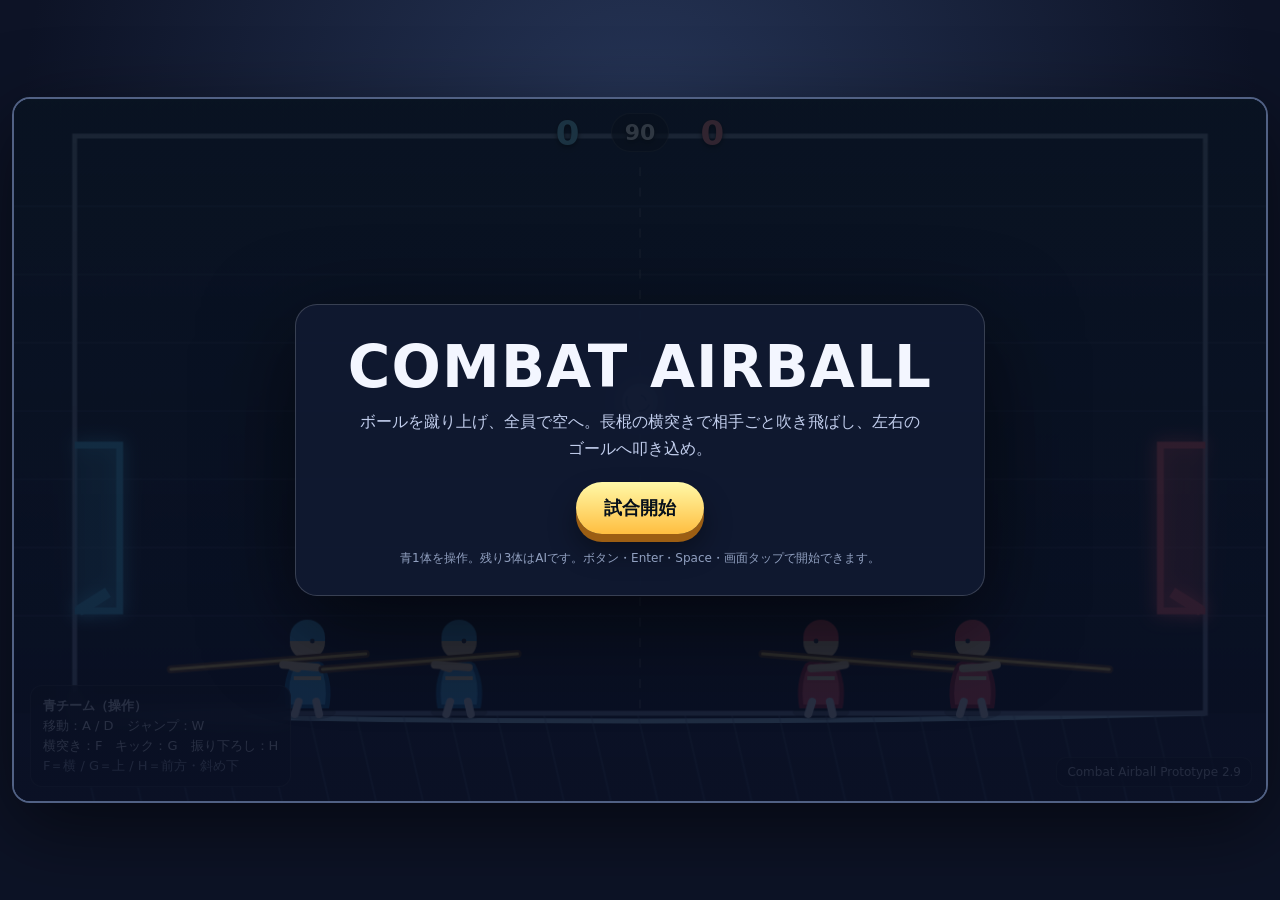
==== commit 0bfc4482: "Add files via upload" ====
--- a/index.html
+++ b/index.html
@@ -3,7 +3,7 @@
 <head>
 <meta charset="utf-8">
 <meta name="viewport" content="width=device-width,initial-scale=1">
-<title>Combat Airball Prototype 2.8</title>
+<title>Combat Airball Prototype 2.9</title>
 <style>
   :root{
     --bg:#0d1326; --panel:#151e37; --ink:#f3f6ff; --muted:#a9b6d2;
@@ -45,6 +45,7 @@
   .touchBtn.staff{background:linear-gradient(180deg,#ffd76aee,#b96f18ee);color:#211300}
   .touchBtn.kick{background:linear-gradient(180deg,#6ee8ffee,#16789aee);color:#04141b}
   .touchBtn.jump{background:linear-gradient(180deg,#bd9bffee,#6947bfee)}
+  .touchBtn.smash{background:linear-gradient(180deg,#ff9b74ee,#a43a20ee)}
   .touchBtn.active{transform:translateY(6px) scale(.96);box-shadow:0 2px 0 #070b15aa}
   .touchLabel{font-size:12px;line-height:1.05;text-align:center}
   .touchLabel b{display:block;font-size:26px}
@@ -76,10 +77,10 @@
       <div id="help">
         <b>青チーム（操作）</b><br>
         移動：A / D　ジャンプ：W<br>
-        長棍：F　キック：G<br>
-        <span style="color:#9fb0cf">空中F＝横シュート / 空中G＝蹴り上げ</span>
+        横突き：F　キック：G　振り下ろし：H<br>
+        <span style="color:#9fb0cf">F＝横 / G＝上 / H＝前方・斜め下</span>
       </div>
-      <div id="badge">Combat Airball Prototype 2.8</div>
+      <div id="badge">Combat Airball Prototype 2.9</div>
 
       <div id="touchControls" aria-label="タッチ操作">
         <div class="touchGroup" id="moveControls">
@@ -90,6 +91,7 @@
           <button class="touchBtn action jump" data-key="KeyW" aria-label="ジャンプ"><span class="touchLabel"><b>↑</b>ジャンプ</span></button>
           <button class="touchBtn action staff" data-key="KeyF" aria-label="長棍"><span class="touchLabel"><b>F</b>長棍</span></button>
           <button class="touchBtn action kick" data-key="KeyG" aria-label="キック"><span class="touchLabel"><b>G</b>キック</span></button>
+          <button class="touchBtn action smash" data-key="KeyH" aria-label="振り下ろし"><span class="touchLabel"><b>H</b>振下し</span></button>
         </div>
       </div>
 
@@ -133,18 +135,19 @@
   constructor(x,team,ai=false){
     this.x=x; this.y=FLOOR-43; this.vx=0; this.vy=0; this.team=team; this.ai=ai;
     this.facing=team===BLUE?1:-1; this.onGround=true; this.coyote=0;
-    this.attack=0; this.attackKind=''; this.kick=0; this.stun=0; this.wallStun=0;
-    this.jumpBuffer=0; this.attackCd=0; this.kickCd=0; this.flash=0; this.id=Math.random();
+    this.attack=0; this.attackKind=''; this.kick=0; this.smash=0; this.stun=0; this.wallStun=0;
+    this.jumpBuffer=0; this.attackCd=0; this.kickCd=0; this.smashCd=0; this.flash=0; this.id=Math.random();
     this.targetX=x; this.airJumps=1;
   }
   control(dt){
     if(this.stun>0){this.stun-=dt; return}
-    let move=0, jump=false, attack=false, kick=false;
+    let move=0, jump=false, attack=false, kick=false, smash=false;
     if(!this.ai){
       move=(keys.has('KeyD')?1:0)-(keys.has('KeyA')?1:0);
       jump=pressed('KeyW');
       attack=pressed('KeyF');
       kick=pressed('KeyG');
+      smash=pressed('KeyH');
     } else {
       const b=ball;
       const attackRange=Math.abs(b.x-this.x)<135 && Math.abs(b.y-this.y)<90;
@@ -154,7 +157,10 @@
       if(defend) tx=this.team===BLUE?340:940;
       if(enemy && Math.abs(enemy.x-this.x)<120 && Math.abs(enemy.y-this.y)<95 && Math.random()<0.035) attack=true;
       if(attackRange){
-        if(!this.onGround && Math.abs(b.x-this.x)<120) attack=Math.random()<0.11;
+        const towardOwnGoal=(this.team===BLUE&&b.vx<0)||(this.team===RED&&b.vx>0);
+        if(towardOwnGoal && Math.random()<0.16) smash=true;
+        else if(!this.onGround && b.y>this.y-20 && Math.random()<0.10) smash=true;
+        else if(!this.onGround && Math.abs(b.x-this.x)<120) attack=Math.random()<0.11;
         else if(Math.random()<0.075) kick=true;
       }
       if(b.y<this.y-80 && Math.abs(b.x-this.x)<260 && (this.onGround||this.airJumps>0) && Math.random()<0.05) jump=true;
@@ -181,13 +187,15 @@
       this.vx+=this.facing*(this.onGround?45:95);
     }
     if(kick && this.kickCd<=0){this.kick=.31; this.kickCd=.38}
+    if(smash && this.smashCd<=0){this.smash=.48; this.smashCd=.58; this.attackKind=this.onGround?'groundSmash':'airSmash'}
   }
   update(dt){
     this.control(dt);
-    this.attackCd=Math.max(0,this.attackCd-dt); this.kickCd=Math.max(0,this.kickCd-dt);
+    this.attackCd=Math.max(0,this.attackCd-dt); this.kickCd=Math.max(0,this.kickCd-dt); this.smashCd=Math.max(0,this.smashCd-dt);
     this.flash=Math.max(0,this.flash-dt); this.wallStun=Math.max(0,this.wallStun-dt);
     if(this.attack>0) this.attack-=dt;
     if(this.kick>0) this.kick-=dt;
+    if(this.smash>0) this.smash-=dt;
     if(!this.onGround){this.vy+=1350*dt; this.coyote=Math.max(0,this.coyote-dt)}
     this.x+=this.vx*dt; this.y+=this.vy*dt;
     this.vx*=Math.pow(this.onGround?.80:.965,dt*60);
@@ -246,6 +254,29 @@
         }
       }
     }
+    if(this.smash>0){
+      const elapsed=.48-this.smash;
+      if(elapsed>.16&&elapsed<.34){
+        const airborne=this.attackKind==='airSmash';
+        const hx=this.x+this.facing*(airborne?70:82);
+        const hy=this.y+(airborne?38:12);
+        for(const o of fighters){
+          if(o===this || o.team===this.team || o.flash>.06) continue;
+          if(circleHit(hx,hy,78,o.x,o.y,31)){
+            o.vx=this.facing*(airborne?420:520);
+            o.vy=airborne?720:260;
+            o.stun=.28; o.flash=.14; freeze=.05; shake=16;
+            burst(o.x,o.y,'#ffd4bd',20); smashTrail(this.x,this.y,this.facing,'#ffb48e');
+          }
+        }
+        if(ball.hitCd<=0 && circleHit(hx,hy,88,ball.x,ball.y,ball.r)){
+          ball.vx=this.facing*(airborne?760:860);
+          ball.vy=airborne?520:-260;
+          ball.lastTeam=this.team; ball.hitCd=.14; freeze=.06; shake=19;
+          burst(ball.x,ball.y,'#fff0d8',25); smashTrail(this.x,this.y,this.facing,'#fff0c2');
+        }
+      }
+    }
   }
   draw(){
     const t=performance.now()/1000;
@@ -253,16 +284,17 @@
     const dark=this.team===BLUE?'#1269a5':'#a61f36';
     const attackP=this.attack>0?1-this.attack/.42:0;
     const kickP=this.kick>0?1-this.kick/.31:0;
+    const smashP=this.smash>0?1-this.smash/.48:0;
     ctx.save(); ctx.translate(this.x,this.y);
     if(this.flash>0){ctx.shadowBlur=28;ctx.shadowColor='#fff'}
     // shadow
     ctx.globalAlpha=.22; ctx.fillStyle='#000'; ctx.beginPath(); ctx.ellipse(0,42,29,8,0,0,Math.PI*2);ctx.fill();ctx.globalAlpha=1;
-    // robe
-    ctx.fillStyle=dark; roundRect(-21,-6,42,48,13);ctx.fill();
-    ctx.fillStyle=teamC; roundRect(-18,-9,36,42,12);ctx.fill();
+    // simple illustrated monk silhouette
+    ctx.fillStyle=dark;ctx.beginPath();ctx.moveTo(-22,38);ctx.quadraticCurveTo(-27,12,-16,-8);ctx.quadraticCurveTo(0,-17,16,-8);ctx.quadraticCurveTo(27,12,22,38);ctx.closePath();ctx.fill();
+    ctx.fillStyle=teamC;ctx.beginPath();ctx.moveTo(-18,34);ctx.quadraticCurveTo(-21,10,-13,-5);ctx.quadraticCurveTo(0,-12,13,-5);ctx.quadraticCurveTo(21,10,18,34);ctx.closePath();ctx.fill();
+    ctx.strokeStyle='#f5e6bd';ctx.lineWidth=4;ctx.beginPath();ctx.moveTo(-14,7);ctx.lineTo(14,7);ctx.stroke();
     ctx.fillStyle='#f7ddb2';ctx.beginPath();ctx.arc(0,-30,18,0,Math.PI*2);ctx.fill();
-    // hood/headband
-    ctx.strokeStyle=teamC;ctx.lineWidth=7;ctx.beginPath();ctx.arc(0,-31,17,Math.PI,Math.PI*2);ctx.stroke();
+    ctx.fillStyle=teamC;ctx.beginPath();ctx.arc(0,-35,18,Math.PI,Math.PI*2);ctx.lineTo(18,-31);ctx.lineTo(-18,-31);ctx.closePath();ctx.fill();
     ctx.fillStyle='#243047';ctx.beginPath();ctx.arc(this.facing*5,-31,2.4,0,Math.PI*2);ctx.fill();
     // legs
     ctx.strokeStyle='#d7e1f1';ctx.lineWidth=8;ctx.lineCap='round';
@@ -279,6 +311,16 @@
       }else{
         if(attackP<.48){const p=easeOutBack(attackP/.48);sx=lerp(-52,78,p)*this.facing;ang=-.04*this.facing}
         else{const p=(attackP-.48)/.52;sx=78*this.facing;sy=lerp(-8,-32,p);ang=lerp(-.04,-.72,p)*this.facing}
+      }
+    }
+    if(this.smash>0){
+      if(smashP<.42){
+        const p=smashP/.42;
+        sx=lerp(-24,0,p)*this.facing; sy=lerp(-12,-66,p); ang=lerp(-.15,-1.38,p)*this.facing;
+      }else{
+        const p=easeOutBack((smashP-.42)/.58);
+        sx=lerp(0,78,p)*this.facing; sy=lerp(-66,10,p);
+        ang=lerp(-1.38,.72,p)*this.facing;
       }
     }
     ctx.save();ctx.translate(sx,sy);ctx.rotate(ang);
@@ -337,7 +379,7 @@
 const ball=new Ball();
 const pressQueue=new Set();
 addEventListener('keydown',e=>{
-  if(['KeyA','KeyD','KeyW','KeyF','KeyG','Enter','Space'].includes(e.code)) e.preventDefault();
+  if(['KeyA','KeyD','KeyW','KeyF','KeyG','KeyH','Enter','Space'].includes(e.code)) e.preventDefault();
   if(!keys.has(e.code)) pressQueue.add(e.code);
   keys.add(e.code);
   if((e.code==='Enter'||e.code==='Space')&&!running) startGame();
@@ -382,7 +424,7 @@
 }
 function resetPositions(){
   const xs=[300,455,825,980];
-  fighters.forEach((f,i)=>{f.x=xs[i];f.y=FLOOR-43;f.vx=f.vy=0;f.stun=0;f.attack=0;f.kick=0;f.onGround=true;f.airJumps=1});
+  fighters.forEach((f,i)=>{f.x=xs[i];f.y=FLOOR-43;f.vx=f.vy=0;f.stun=0;f.attack=0;f.kick=0;f.smash=0;f.onGround=true;f.airJumps=1});
   ball.reset(); resetTimer=.65;
 }
 function score(team){
@@ -399,7 +441,8 @@
 function burst(x,y,c,n){
   for(let i=0;i<n;i++){const a=Math.random()*Math.PI*2,s=rnd(70,420);particles.push({x,y,vx:Math.cos(a)*s,vy:Math.sin(a)*s,life:rnd(.18,.65),max:.65,size:rnd(2,8),c})}
 }
-function slashTrail(x,y,dir,c){trails.push({x,y,dir,c,life:.18,max:.18})}
+function slashTrail(x,y,dir,c){trails.push({x,y,dir,c,life:.18,max:.18,type:'slash'})}
+function smashTrail(x,y,dir,c){trails.push({x,y,dir,c,life:.24,max:.24,type:'smash'})}
 
 function update(dt){
   if(!running)return;
@@ -445,7 +488,15 @@
   // trails behind actors
   for(const t of trails){
     const a=t.life/t.max;ctx.save();ctx.globalAlpha=a*.78;ctx.strokeStyle=t.c;ctx.lineWidth=26*a+4;ctx.lineCap='round';ctx.shadowBlur=24;ctx.shadowColor=t.c;
-    ctx.beginPath();ctx.moveTo(t.x-t.dir*92,t.y-8);ctx.quadraticCurveTo(t.x,t.y-42,t.x+t.dir*150,t.y);ctx.stroke();ctx.restore();
+    ctx.beginPath();
+    if(t.type==='smash'){
+      ctx.moveTo(t.x-t.dir*18,t.y-105);
+      ctx.quadraticCurveTo(t.x+t.dir*75,t.y-62,t.x+t.dir*126,t.y+45);
+    }else{
+      ctx.moveTo(t.x-t.dir*92,t.y-8);
+      ctx.quadraticCurveTo(t.x,t.y-42,t.x+t.dir*150,t.y);
+    }
+    ctx.stroke();ctx.restore();
   }
   ball.draw();fighters.forEach(f=>f.draw());
   for(const p of particles){ctx.globalAlpha=clamp(p.life/p.max,0,1);ctx.fillStyle=p.c;ctx.beginPath();ctx.arc(p.x,p.y,p.size,0,Math.PI*2);ctx.fill()}ctx.globalAlpha=1;
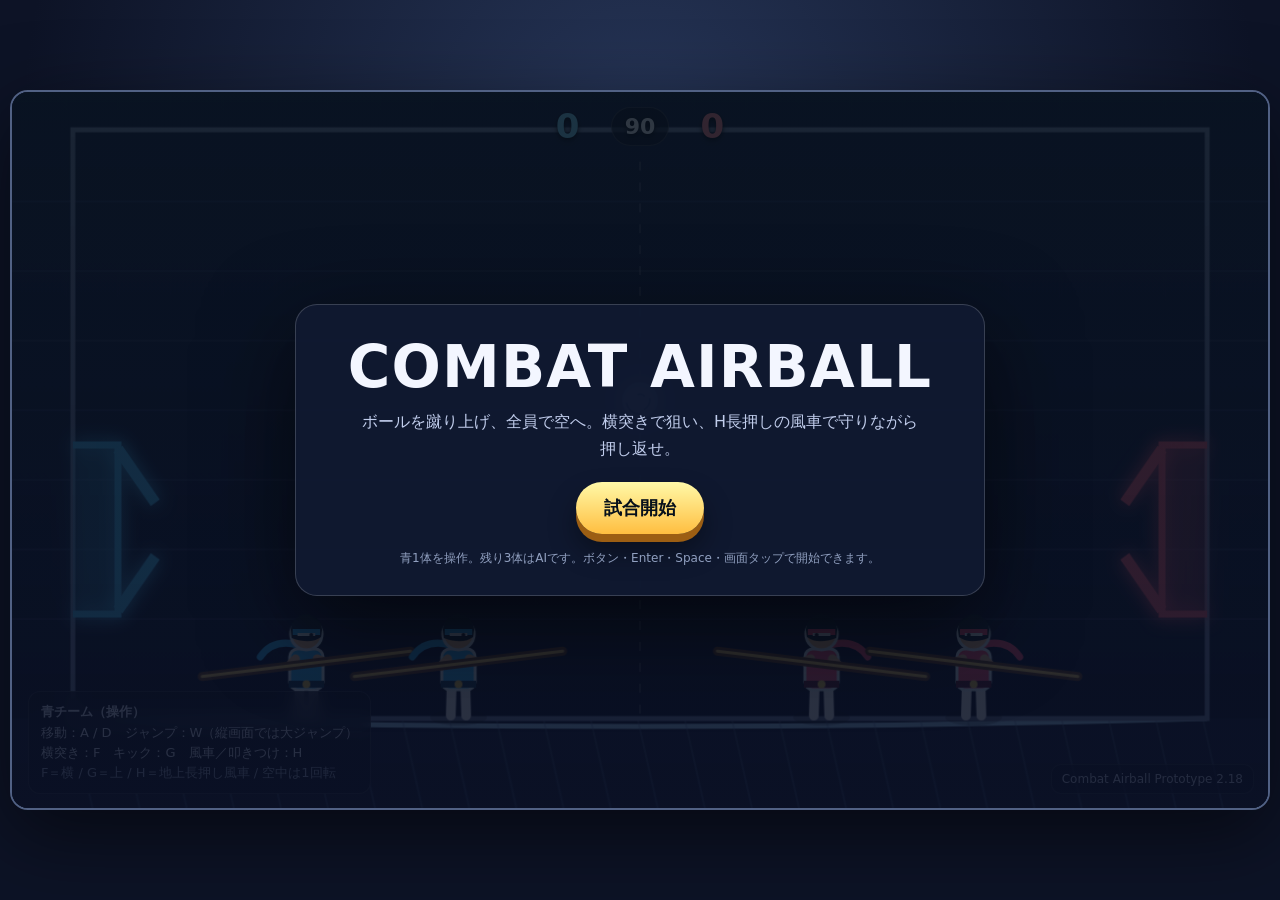
==== commit 32426ad9: "Add files via upload" ====
--- a/index.html
+++ b/index.html
@@ -3,15 +3,22 @@
 <head>
 <meta charset="utf-8">
 <meta name="viewport" content="width=device-width,initial-scale=1">
-<title>Combat Airball Prototype 2.9</title>
+<title>Combat Airball Prototype 2.18</title>
 <style>
   :root{
     --bg:#0d1326; --panel:#151e37; --ink:#f3f6ff; --muted:#a9b6d2;
   }
   *{box-sizing:border-box}
   html,body{margin:0;height:100%;background:radial-gradient(circle at 50% 15%,#263557 0,#0d1326 62%);color:var(--ink);font-family:system-ui,-apple-system,"Segoe UI",sans-serif;overflow:hidden}
-  #wrap{height:100%;display:grid;place-items:center;padding:12px}
-  #stage{position:relative;width:min(1280px,calc(100vw - 24px));aspect-ratio:16/9;border:2px solid #516184;border-radius:18px;overflow:hidden;box-shadow:0 24px 80px #0008;background:#0b1020}
+  #wrap{height:100%;display:grid;place-items:center;padding:10px}
+  #stage{
+    position:relative;
+    width:min(1280px,calc(100vw - 20px));
+    height:min(720px,calc(100dvh - 20px));
+    aspect-ratio:16/9;
+    border:2px solid #516184;border-radius:18px;overflow:hidden;
+    box-shadow:0 24px 80px #0008;background:#0b1020;
+  }
   canvas{width:100%;height:100%;display:block}
   #hud{position:absolute;inset:0;pointer-events:none;z-index:5}
   #top{display:flex;justify-content:center;align-items:center;gap:18px;padding:14px;font-weight:900;text-shadow:0 2px 5px #000}
@@ -65,6 +72,93 @@
     #badge{display:none}
   }
 
+
+  @media (max-aspect-ratio: 1.35){
+    #wrap{padding:0}
+    #stage{
+      width:100vw;
+      height:100dvh;
+      max-width:none;
+      max-height:none;
+      aspect-ratio:auto;
+      border-radius:0;
+      border-left:0;
+      border-right:0;
+    }
+    canvas{
+      width:100%;
+      height:100%;
+      object-fit:fill;
+    }
+    #top{
+      padding-top:14px;
+      gap:14px;
+      transform:scale(1.08);
+      transform-origin:top center;
+    }
+    #touchControls{display:block}
+    #moveControls{
+      left:max(10px,env(safe-area-inset-left));
+      bottom:max(12px,env(safe-area-inset-bottom));
+      flex-direction:row;
+      gap:8px;
+    }
+    #actionControls{
+      right:max(10px,env(safe-area-inset-right));
+      bottom:max(12px,env(safe-area-inset-bottom));
+      display:grid;
+      grid-template-columns:repeat(2,68px);
+      grid-template-rows:repeat(2,68px);
+      gap:8px;
+    }
+    #actionControls .jump{grid-column:1;grid-row:1}
+    #actionControls .staff{grid-column:2;grid-row:1}
+    #actionControls .kick{grid-column:1;grid-row:2}
+    #actionControls .smash{grid-column:2;grid-row:2}
+    .touchBtn,.touchBtn.action{
+      width:68px;height:68px;
+      font-size:23px;
+    }
+    .touchLabel{font-size:10px}
+    .touchLabel b{font-size:22px}
+    #badge{display:none}
+  }
+  @media (max-aspect-ratio: 1.35) and (min-height:900px){
+    #actionControls{
+      grid-template-columns:repeat(2,84px);
+      grid-template-rows:repeat(2,84px);
+    }
+    .touchBtn,.touchBtn.action{width:84px;height:84px}
+  }
+
+
+  @media (max-aspect-ratio:1.35){
+    #start{padding:72px 18px 170px;overflow:auto;align-items:center}
+    #card{
+      width:min(620px,96%);
+      max-height:calc(100dvh - 210px);
+      overflow:auto;
+      padding:clamp(18px,4vw,28px);
+    }
+    h1{font-size:clamp(30px,7vw,54px)}
+    .lead{font-size:clamp(14px,3vw,20px);margin-bottom:16px}
+    #card .small{font-size:clamp(10px,2.2vw,14px)}
+    #play{padding:12px 24px;font-size:clamp(17px,3.4vw,22px)}
+  }
+  @media (max-aspect-ratio:1.35) and (max-height:760px){
+    #start{padding-top:50px;padding-bottom:145px}
+    #card{max-height:calc(100dvh - 170px);padding:16px}
+    .lead{line-height:1.4}
+  }
+
+
+  @media (max-aspect-ratio:1.35){
+    #moveControls .touchBtn{
+      width:66px;
+      height:66px;
+    }
+  }
+
 </style>
 </head>
 <body>
@@ -72,15 +166,16 @@
   <div id="stage">
     <canvas id="game" width="1280" height="720"></canvas>
     <div id="hud">
+      <div id="runtimeError" style="display:none;position:absolute;z-index:100;left:12px;right:12px;top:12px;padding:12px;border-radius:12px;background:#7d1222;color:white;font-weight:800;pointer-events:auto"></div>
       <div id="top"><div class="score blue" id="sBlue">0</div><div id="timer">90</div><div class="score red" id="sRed">0</div></div>
       <div id="notice"></div>
       <div id="help">
         <b>青チーム（操作）</b><br>
-        移動：A / D　ジャンプ：W<br>
-        横突き：F　キック：G　振り下ろし：H<br>
-        <span style="color:#9fb0cf">F＝横 / G＝上 / H＝前方・斜め下</span>
+        移動：A / D　ジャンプ：W（縦画面では大ジャンプ）<br>
+        横突き：F　キック：G　風車／叩きつけ：H<br>
+        <span style="color:#9fb0cf">F＝横 / G＝上 / H＝地上長押し風車 / 空中は1回転</span>
       </div>
-      <div id="badge">Combat Airball Prototype 2.9</div>
+      <div id="badge">Combat Airball Prototype 2.18</div>
 
       <div id="touchControls" aria-label="タッチ操作">
         <div class="touchGroup" id="moveControls">
@@ -98,7 +193,7 @@
       <div id="start">
         <div id="card">
           <h1>COMBAT AIRBALL</h1>
-          <p class="lead">ボールを蹴り上げ、全員で空へ。長棍の横突きで相手ごと吹き飛ばし、左右のゴールへ叩き込め。</p>
+          <p class="lead">ボールを蹴り上げ、全員で空へ。横突きで狙い、H長押しの風車で守りながら押し返せ。</p>
           <button id="play">試合開始</button>
           <div class="small">青1体を操作。残り3体はAIです。ボタン・Enter・Space・画面タップで開始できます。</div>
         </div>
@@ -109,10 +204,39 @@
 <script>
 (() => {
 'use strict';
+
+window.addEventListener('error',e=>{
+  const box=document.getElementById('runtimeError');
+  if(box){
+    box.style.display='block';
+    box.textContent='エラー: '+(e.message||'不明なエラー');
+  }
+});
+window.addEventListener('unhandledrejection',e=>{
+  const box=document.getElementById('runtimeError');
+  if(box){
+    box.style.display='block';
+    box.textContent='エラー: '+String(e.reason||'処理に失敗しました');
+  }
+});
+
 const canvas = document.getElementById('game');
 const ctx = canvas.getContext('2d');
-const W=1280,H=720, FLOOR=630, LEFT=62, RIGHT=1218;
-const GOAL_TOP=355, GOAL_BOTTOM=525, GOAL_DEPTH=46;
+let W=1280,H=720,FLOOR=630,LEFT=62,RIGHT=1218;
+let GOAL_TOP=355, GOAL_BOTTOM=525, GOAL_DEPTH=46;
+let portraitMode=false;
+function configureViewport(){
+  portraitMode=(innerHeight/innerWidth)>0.74;
+  if(portraitMode){
+    canvas.width=900; canvas.height=1200;
+    W=900; H=1200; FLOOR=1015; LEFT=42; RIGHT=858; GOAL_TOP=540; GOAL_BOTTOM=805; GOAL_DEPTH=46;
+  }else{
+    canvas.width=1280; canvas.height=720;
+    W=1280; H=720; FLOOR=630; LEFT=62; RIGHT=1218; GOAL_TOP=355; GOAL_BOTTOM=525; GOAL_DEPTH=46;
+  }
+}
+configureViewport();
+addEventListener('resize',()=>{configureViewport(); if(typeof fighters!=='undefined') resetPositions();});
 const BLUE=0, RED=1;
 const keys = new Set();
 let last=0, running=false, gameTime=90, scores=[0,0], freeze=0, shake=0, resetTimer=0;
@@ -135,19 +259,20 @@
   constructor(x,team,ai=false){
     this.x=x; this.y=FLOOR-43; this.vx=0; this.vy=0; this.team=team; this.ai=ai;
     this.facing=team===BLUE?1:-1; this.onGround=true; this.coyote=0;
-    this.attack=0; this.attackKind=''; this.kick=0; this.smash=0; this.stun=0; this.wallStun=0;
-    this.jumpBuffer=0; this.attackCd=0; this.kickCd=0; this.smashCd=0; this.flash=0; this.id=Math.random();
+    this.attack=0; this.attackKind=''; this.kick=0; this.smash=0; this.spin=0; this.airSmashHit=false; this.stun=0; this.wallStun=0;
+    this.jumpBuffer=0; this.attackCd=0; this.kickCd=0; this.smashCd=0; this.spinHitCd=0; this.flash=0; this.id=Math.random();
     this.targetX=x; this.airJumps=1;
   }
   control(dt){
     if(this.stun>0){this.stun-=dt; return}
-    let move=0, jump=false, attack=false, kick=false, smash=false;
+    let move=0, jump=false, attack=false, kick=false, smash=false, spinHeld=false;
     if(!this.ai){
       move=(keys.has('KeyD')?1:0)-(keys.has('KeyA')?1:0);
       jump=pressed('KeyW');
       attack=pressed('KeyF');
       kick=pressed('KeyG');
       smash=pressed('KeyH');
+      spinHeld=keys.has('KeyH') && this.onGround;
     } else {
       const b=ball;
       const attackRange=Math.abs(b.x-this.x)<135 && Math.abs(b.y-this.y)<90;
@@ -158,7 +283,7 @@
       if(enemy && Math.abs(enemy.x-this.x)<120 && Math.abs(enemy.y-this.y)<95 && Math.random()<0.035) attack=true;
       if(attackRange){
         const towardOwnGoal=(this.team===BLUE&&b.vx<0)||(this.team===RED&&b.vx>0);
-        if(towardOwnGoal && Math.random()<0.16) smash=true;
+        if(towardOwnGoal && Math.random()<0.20){ smash=true; spinHeld=this.onGround&&Math.random()<0.65; }
         else if(!this.onGround && b.y>this.y-20 && Math.random()<0.10) smash=true;
         else if(!this.onGround && Math.abs(b.x-this.x)<120) attack=Math.random()<0.11;
         else if(Math.random()<0.075) kick=true;
@@ -172,14 +297,15 @@
       this.vx+=move*accel*dt; this.facing=move;
     }
     const max=this.onGround?320:360;
+    if(this.spin>0) this.vx*=0.88;
     this.vx=clamp(this.vx,-max,max);
     if(jump) this.jumpBuffer=.13;
     if(this.jumpBuffer>0){
       this.jumpBuffer-=dt;
       if(this.onGround||this.coyote>0){
-        this.vy=-690; this.onGround=false; this.coyote=0; this.jumpBuffer=0; burst(this.x,this.y+38,'#dff7ff',8);
+        this.vy=portraitMode?-920:-690; this.onGround=false; this.coyote=0; this.jumpBuffer=0; burst(this.x,this.y+38,'#dff7ff',8);
       }else if(this.airJumps>0){
-        this.vy=-610; this.airJumps--; this.jumpBuffer=0; burst(this.x,this.y+26,'#cfe9ff',10);
+        this.vy=portraitMode?-820:-610; this.airJumps--; this.jumpBuffer=0; burst(this.x,this.y+26,'#cfe9ff',10);
       }
     }
     if(attack && this.attackCd<=0){
@@ -187,16 +313,25 @@
       this.vx+=this.facing*(this.onGround?45:95);
     }
     if(kick && this.kickCd<=0){this.kick=.31; this.kickCd=.38}
-    if(smash && this.smashCd<=0){this.smash=.48; this.smashCd=.58; this.attackKind=this.onGround?'groundSmash':'airSmash'}
+    if(smash && this.smashCd<=0){
+      this.smash=this.onGround?.42:.50;
+      this.smashCd=this.onGround?.18:.62;
+      this.attackKind=this.onGround?'groundSmash':'airSmash';
+      this.spin=this.onGround?.01:0;
+      this.airSmashHit=false;
+    }
+    if(spinHeld && this.spin>0 && this.stun<=0){this.spin=Math.min(8,this.spin+dt)}
+    else if((!spinHeld || !this.onGround) && this.smash<=0){this.spin=0}
   }
   update(dt){
     this.control(dt);
-    this.attackCd=Math.max(0,this.attackCd-dt); this.kickCd=Math.max(0,this.kickCd-dt); this.smashCd=Math.max(0,this.smashCd-dt);
+    this.attackCd=Math.max(0,this.attackCd-dt); this.kickCd=Math.max(0,this.kickCd-dt); this.smashCd=Math.max(0,this.smashCd-dt); this.spinHitCd=Math.max(0,this.spinHitCd-dt);
     this.flash=Math.max(0,this.flash-dt); this.wallStun=Math.max(0,this.wallStun-dt);
     if(this.attack>0) this.attack-=dt;
     if(this.kick>0) this.kick-=dt;
     if(this.smash>0) this.smash-=dt;
-    if(!this.onGround){this.vy+=1350*dt; this.coyote=Math.max(0,this.coyote-dt)}
+    if(this.spin>0 && this.smash<=0) this.attackKind=this.onGround?'groundSpin':'airSpin';
+    if(!this.onGround){this.vy+=(portraitMode?1080:1350)*dt; this.coyote=Math.max(0,this.coyote-dt)}
     this.x+=this.vx*dt; this.y+=this.vy*dt;
     this.vx*=Math.pow(this.onGround?.80:.965,dt*60);
     if(this.y>=FLOOR-43){
@@ -225,17 +360,19 @@
         for(const o of fighters){
           if(o===this || o.team===this.team || o.flash>.06) continue;
           if(circleHit(hx,hy,70,o.x,o.y,31)){
-            o.vx=this.facing*(this.attackKind==='air'?720:610);
-            o.vy=this.attackKind==='air'?-80:-125;
+            o.vx=this.facing*(this.attackKind==='air'?1120:1080);
+            o.vy=this.attackKind==='air'?0:-20;
             o.stun=.22; o.flash=.14; freeze=.045; shake=14;
             burst(o.x,o.y,'#fff6b0',18); slashTrail(this.x,this.y,this.facing,'#fff2a6');
           }
         }
         if(ball.hitCd<=0 && circleHit(hx,hy,78,ball.x,ball.y,ball.r)){
           if(this.attackKind==='air'){
-            ball.vx=this.facing*920; ball.vy=clamp(ball.vy*.15-20,-180,180);
+            ball.vx=this.facing*980;
+            ball.vy=clamp(ball.vy*.12,-120,120);
           }else{
-            ball.vx=this.facing*230; ball.vy=-820;
+            ball.vx=this.facing*620;
+            ball.vy=clamp(ball.vy*.25,-120,120);
           }
           ball.lastTeam=this.team; ball.hitCd=.12; freeze=.055; shake=17;
           burst(ball.x,ball.y,'#ffffff',22); slashTrail(this.x,this.y,this.facing,'#ffffff');
@@ -254,84 +391,164 @@
         }
       }
     }
-    if(this.smash>0){
-      const elapsed=.48-this.smash;
-      if(elapsed>.16&&elapsed<.34){
-        const airborne=this.attackKind==='airSmash';
-        const hx=this.x+this.facing*(airborne?70:82);
-        const hy=this.y+(airborne?38:12);
+    if(this.smash>0 || this.spin>0){
+      const airborne=this.attackKind==='airSmash' && !this.onGround;
+      const elapsed=this.smash>0 ? (airborne?.50:.42)-this.smash : 1;
+      const active=airborne ? (elapsed>.17&&elapsed<.36) : (this.spin>0 || (elapsed>.14&&elapsed<.34));
+
+      if(active && this.spinHitCd<=0 && !(airborne&&this.airSmashHit)){
+        const hx=this.x+this.facing*(airborne?74:106);
+        const hy=this.y+(airborne?72:18);
+
         for(const o of fighters){
           if(o===this || o.team===this.team || o.flash>.06) continue;
-          if(circleHit(hx,hy,78,o.x,o.y,31)){
-            o.vx=this.facing*(airborne?420:520);
-            o.vy=airborne?720:260;
-            o.stun=.28; o.flash=.14; freeze=.05; shake=16;
-            burst(o.x,o.y,'#ffd4bd',20); smashTrail(this.x,this.y,this.facing,'#ffb48e');
+          if(circleHit(hx,hy,airborne?82:90,o.x,o.y,31)){
+            o.vx=this.facing*(airborne?120:540);
+            o.vy=airborne?1080:180;
+            o.stun=airborne?.32:.22; o.flash=.12; freeze=.035; shake=14;
+            burst(o.x,o.y,'#ffd4bd',16);
+            smashTrail(this.x,this.y,this.facing,'#ffb48e');
+            this.spinHitCd=airborne?.45:.16;
+            if(airborne) this.airSmashHit=true;
           }
         }
-        if(ball.hitCd<=0 && circleHit(hx,hy,88,ball.x,ball.y,ball.r)){
-          ball.vx=this.facing*(airborne?760:860);
-          ball.vy=airborne?520:-260;
-          ball.lastTeam=this.team; ball.hitCd=.14; freeze=.06; shake=19;
-          burst(ball.x,ball.y,'#fff0d8',25); smashTrail(this.x,this.y,this.facing,'#fff0c2');
+
+        if(ball.hitCd<=0 && circleHit(hx,hy,airborne?88:100,ball.x,ball.y,ball.r)){
+          ball.vx=this.facing*(airborne?470:900);
+          ball.vy=airborne?760:-180;
+          ball.lastTeam=this.team; ball.hitCd=.11; freeze=.035; shake=15;
+          burst(ball.x,ball.y,'#fff0d8',18);
+          smashTrail(this.x,this.y,this.facing,'#fff0c2');
+          this.spinHitCd=airborne?.45:.13;
+          if(airborne) this.airSmashHit=true;
         }
       }
     }
   }
   draw(){
-    const t=performance.now()/1000;
-    const teamC=this.team===BLUE?'#43b9ff':'#ff576d';
-    const dark=this.team===BLUE?'#1269a5':'#a61f36';
+    const phase=performance.now()/120;
+    const teamC=this.team===BLUE?'#2db9ff':'#ff5277';
+    const dark=this.team===BLUE?'#113c58':'#5c1830';
+    const skin='#f0bf8a';
+    const outline='#dff7ff';
     const attackP=this.attack>0?1-this.attack/.42:0;
     const kickP=this.kick>0?1-this.kick/.31:0;
     const smashP=this.smash>0?1-this.smash/.48:0;
-    ctx.save(); ctx.translate(this.x,this.y);
-    if(this.flash>0){ctx.shadowBlur=28;ctx.shadowColor='#fff'}
-    // shadow
-    ctx.globalAlpha=.22; ctx.fillStyle='#000'; ctx.beginPath(); ctx.ellipse(0,42,29,8,0,0,Math.PI*2);ctx.fill();ctx.globalAlpha=1;
-    // simple illustrated monk silhouette
-    ctx.fillStyle=dark;ctx.beginPath();ctx.moveTo(-22,38);ctx.quadraticCurveTo(-27,12,-16,-8);ctx.quadraticCurveTo(0,-17,16,-8);ctx.quadraticCurveTo(27,12,22,38);ctx.closePath();ctx.fill();
-    ctx.fillStyle=teamC;ctx.beginPath();ctx.moveTo(-18,34);ctx.quadraticCurveTo(-21,10,-13,-5);ctx.quadraticCurveTo(0,-12,13,-5);ctx.quadraticCurveTo(21,10,18,34);ctx.closePath();ctx.fill();
-    ctx.strokeStyle='#f5e6bd';ctx.lineWidth=4;ctx.beginPath();ctx.moveTo(-14,7);ctx.lineTo(14,7);ctx.stroke();
-    ctx.fillStyle='#f7ddb2';ctx.beginPath();ctx.arc(0,-30,18,0,Math.PI*2);ctx.fill();
-    ctx.fillStyle=teamC;ctx.beginPath();ctx.arc(0,-35,18,Math.PI,Math.PI*2);ctx.lineTo(18,-31);ctx.lineTo(-18,-31);ctx.closePath();ctx.fill();
-    ctx.fillStyle='#243047';ctx.beginPath();ctx.arc(this.facing*5,-31,2.4,0,Math.PI*2);ctx.fill();
-    // legs
-    ctx.strokeStyle='#d7e1f1';ctx.lineWidth=8;ctx.lineCap='round';
-    let legLift=kickP>0?Math.sin(Math.min(1,kickP)*Math.PI)*20:0;
-    ctx.beginPath();ctx.moveTo(-9,31);ctx.lineTo(-13,44);ctx.stroke();
-    ctx.beginPath();ctx.moveTo(9,31);ctx.lineTo(12+this.facing*legLift,44-legLift*.45);ctx.stroke();
-
-    // staff pose, always two-handed
-    let ang=-.08*this.facing, sx=-40*this.facing, sy=-10;
+    const air=!this.onGround;
+
+    ctx.save();
+    ctx.translate(this.x,this.y);
+    if(this.facing<0) ctx.scale(-1,1);
+    if(this.flash>0){ctx.shadowBlur=25;ctx.shadowColor='#fff'}
+
+    // Ground shadow
+    ctx.save();
+    ctx.globalAlpha=.22;ctx.fillStyle='#000';
+    ctx.beginPath();ctx.ellipse(0,42,29,8,0,0,Math.PI*2);ctx.fill();
+    ctx.restore();
+
+    // Body lean
+    let bodyRot=0;
+    if(this.stun>0) bodyRot=.48;
+    else if(this.smash>0) bodyRot=lerp(-.08,.30,Math.min(1,smashP*1.15));
+    else if(this.attack>0) bodyRot=-.13*Math.sin(Math.min(1,attackP)*Math.PI);
+    else if(air) bodyRot=this.vy<0?-.07:.08;
+    ctx.rotate(bodyRot);
+
+    // Trailing bandana/scarf — visual from the post-ninja monk prototype.
+    ctx.strokeStyle=teamC;ctx.lineWidth=7;ctx.lineCap='round';
+    ctx.beginPath();ctx.moveTo(-8,-31);
+    ctx.quadraticCurveTo(-34-this.vx*.025,-38,-47-this.vx*.035,-19-this.vy*.018);
+    ctx.stroke();
+
+    // Legs
+    const run=Math.sin(phase*1.7);
+    ctx.strokeStyle='#eef3f8';ctx.lineWidth=10;ctx.lineCap='round';
+    if(this.kick>0){
+      const k=Math.sin(Math.min(1,kickP)*Math.PI);
+      ctx.beginPath();ctx.moveTo(-7,10);ctx.lineTo(-13,39);ctx.stroke();
+      ctx.beginPath();ctx.moveTo(7,10);ctx.lineTo(20+38*k,36-25*k);ctx.stroke();
+    }else if(air){
+      ctx.beginPath();ctx.moveTo(-7,10);ctx.lineTo(-19,37);ctx.stroke();
+      ctx.beginPath();ctx.moveTo(7,10);ctx.lineTo(17,35);ctx.stroke();
+    }else{
+      ctx.beginPath();ctx.moveTo(-7,10);ctx.lineTo(-11+run*4,40);ctx.stroke();
+      ctx.beginPath();ctx.moveTo(7,10);ctx.lineTo(11-run*4,40);ctx.stroke();
+    }
+
+    // Robe
+    ctx.fillStyle=teamC;ctx.strokeStyle=outline;ctx.lineWidth=3;
+    ctx.beginPath();ctx.roundRect(-17,-27,34,41,8);ctx.fill();ctx.stroke();
+    ctx.fillStyle=dark;ctx.fillRect(-18,5,36,7);
+    ctx.fillStyle='#f6cf55';ctx.beginPath();ctx.arc(0,8.5,4,0,Math.PI*2);ctx.fill();
+
+    // Head
+    ctx.fillStyle=skin;ctx.strokeStyle=outline;ctx.lineWidth=3;
+    ctx.beginPath();ctx.arc(0,-42,16,0,Math.PI*2);ctx.fill();ctx.stroke();
+
+    // Dark hair/hood plus a clear bandana strip.
+    ctx.fillStyle='#11232f';
+    ctx.beginPath();ctx.arc(0,-46,16,Math.PI,Math.PI*2);ctx.lineTo(15,-39);
+    ctx.quadraticCurveTo(4,-31,-15,-38);ctx.closePath();ctx.fill();
+    ctx.fillStyle=teamC;ctx.fillRect(-14,-47,28,6);
+    ctx.fillStyle='#eafaff';ctx.fillRect(-9,-43,18,3);
+    ctx.fillStyle='#17212a';ctx.beginPath();ctx.arc(5,-41,2,0,Math.PI*2);ctx.fill();
+
+    // Staff pose. Local positive X is always the character's forward direction.
+    let cx=0, cy=-12, angle=-.12;
+    let staffLen=214;
+
     if(this.attack>0){
       if(this.attackKind==='air'){
         const p=easeOutBack(Math.min(1,attackP*1.35));
-        sx=(-55+125*p)*this.facing; ang=lerp(-.08,0,p)*this.facing;
+        cx=lerp(-26,62,p); cy=-12; angle=lerp(-.10,0,p);
       }else{
-        if(attackP<.48){const p=easeOutBack(attackP/.48);sx=lerp(-52,78,p)*this.facing;ang=-.04*this.facing}
-        else{const p=(attackP-.48)/.52;sx=78*this.facing;sy=lerp(-8,-32,p);ang=lerp(-.04,-.72,p)*this.facing}
+        const p=easeOutBack(Math.min(1,attackP*1.35));
+        cx=lerp(-24,72,p);
+        cy=-11;
+        angle=lerp(-.06,0,p);
       }
     }
-    if(this.smash>0){
-      if(smashP<.42){
-        const p=smashP/.42;
-        sx=lerp(-24,0,p)*this.facing; sy=lerp(-12,-66,p); ang=lerp(-.15,-1.38,p)*this.facing;
+
+    if(this.smash>0 || this.spin>0){
+      let theta=0;
+      if(this.attackKind==='airSmash' && this.smash>0){
+        const p=Math.min(1,1-this.smash/.50);
+        theta=p*Math.PI*2;
       }else{
-        const p=easeOutBack((smashP-.42)/.58);
-        sx=lerp(0,78,p)*this.facing; sy=lerp(-66,10,p);
-        ang=lerp(-1.38,.72,p)*this.facing;
+        const initial=this.smash>0?Math.min(1,1-this.smash/.42):1;
+        const revolutions=this.spin>0?this.spin*7.8:0;
+        theta=initial*Math.PI*1.95+revolutions;
       }
-    }
-    ctx.save();ctx.translate(sx,sy);ctx.rotate(ang);
-    ctx.strokeStyle='#68411f';ctx.lineWidth=8;ctx.lineCap='round';
-    ctx.beginPath();ctx.moveTo(-100*this.facing,0);ctx.lineTo(100*this.facing,0);ctx.stroke();
-    ctx.strokeStyle='#f6cf63';ctx.lineWidth=3;ctx.beginPath();ctx.moveTo(-100*this.facing,0);ctx.lineTo(100*this.facing,0);ctx.stroke();
-    ctx.restore();
-    // arms toward staff
-    ctx.strokeStyle='#f7ddb2';ctx.lineWidth=8;
-    ctx.beginPath();ctx.moveTo(-10,-3);ctx.lineTo(sx*.38,sy*.45);ctx.stroke();
-    ctx.beginPath();ctx.moveTo(10,-4);ctx.lineTo(sx*.62,sy*.68);ctx.stroke();
+      cx=18;
+      cy=-13;
+      angle=-.12+theta;
+    }
+
+    // Staff endpoints
+    const hx=Math.cos(angle), hy=Math.sin(angle);
+    const rearX=cx-hx*staffLen*.5, rearY=cy-hy*staffLen*.5;
+    const frontX=cx+hx*staffLen*.5, frontY=cy+hy*staffLen*.5;
+
+    // Both hands stay on the shaft and swap leading/trailing roles naturally.
+    const hand1={x:cx-hx*18,y:cy-hy*18};
+    const hand2={x:cx+hx*18,y:cy+hy*18};
+
+    // Arms behind staff
+    ctx.strokeStyle=skin;ctx.lineWidth=9;ctx.lineCap='round';
+    ctx.beginPath();ctx.moveTo(-11,-17);ctx.lineTo(hand1.x,hand1.y);ctx.stroke();
+    ctx.beginPath();ctx.moveTo(11,-17);ctx.lineTo(hand2.x,hand2.y);ctx.stroke();
+
+    // Long staff
+    ctx.strokeStyle='#68411f';ctx.lineWidth=9;ctx.lineCap='round';
+    ctx.beginPath();ctx.moveTo(rearX,rearY);ctx.lineTo(frontX,frontY);ctx.stroke();
+    ctx.strokeStyle='#f6cf63';ctx.lineWidth=3;
+    ctx.beginPath();ctx.moveTo(rearX,rearY);ctx.lineTo(frontX,frontY);ctx.stroke();
+
+    if(this.stun>0){
+      ctx.strokeStyle='#ffd94a';ctx.lineWidth=3;
+      ctx.beginPath();ctx.arc(0,-69,13,0,Math.PI*1.5);ctx.stroke();
+    }
     ctx.restore();
   }
 }
@@ -355,9 +572,37 @@
     this.vx*=Math.pow(.996,dt*60);
     if(this.y>FLOOR-this.r){this.y=FLOOR-this.r;this.vy=-Math.abs(this.vy)*.66;if(Math.abs(this.vy)<80)this.vy=-80;this.vx*=.93}
     if(this.y<this.r+38){this.y=this.r+38;this.vy=Math.abs(this.vy)*.72}
-    const inGoalY=this.y>GOAL_TOP&&this.y<GOAL_BOTTOM;
-    if(this.x<LEFT+GOAL_DEPTH && inGoalY){score(RED);return}
-    if(this.x>RIGHT-GOAL_DEPTH && inGoalY){score(BLUE);return}
+    // Goal mouth has mouse-guard lips at both upper and lower corners.
+    // A ball must pass through the central opening; grazing either lip bounces it back.
+    const guardLen=portraitMode?78:58;
+    const mouthTop=GOAL_TOP+guardLen;
+    const mouthBottom=GOAL_BOTTOM-guardLen;
+    const leftGoalPlane=LEFT+GOAL_DEPTH;
+    const rightGoalPlane=RIGHT-GOAL_DEPTH;
+
+    const hitUpperLip=this.y-this.r<GOAL_TOP+guardLen && this.y+this.r>GOAL_TOP-8;
+    const hitLowerLip=this.y+this.r>GOAL_BOTTOM-guardLen && this.y-this.r<GOAL_BOTTOM+8;
+
+    // Left goal lips
+    if(this.x-this.r<leftGoalPlane && this.x>LEFT-4 && (hitUpperLip||hitLowerLip)){
+      this.x=leftGoalPlane+this.r;
+      this.vx=Math.abs(this.vx)*.82;
+      this.vy+=(hitUpperLip?180:-180);
+      burst(this.x,this.y,'#79dbff',8);
+    }
+
+    // Right goal lips
+    if(this.x+this.r>rightGoalPlane && this.x<RIGHT+4 && (hitUpperLip||hitLowerLip)){
+      this.x=rightGoalPlane-this.r;
+      this.vx=-Math.abs(this.vx)*.82;
+      this.vy+=(hitUpperLip?180:-180);
+      burst(this.x,this.y,'#ff8795',8);
+    }
+
+    const inGoalMouth=this.y>mouthTop&&this.y<mouthBottom;
+    if(this.x<leftGoalPlane && inGoalMouth){score(RED);return}
+    if(this.x>rightGoalPlane && inGoalMouth){score(BLUE);return}
+
     if(this.x<LEFT+this.r){this.x=LEFT+this.r;this.vx=Math.abs(this.vx)*.75}
     if(this.x>RIGHT-this.r){this.x=RIGHT-this.r;this.vx=-Math.abs(this.vx)*.75}
   }
@@ -386,7 +631,10 @@
 });
 addEventListener('keyup',e=>keys.delete(e.code));
 function pressed(code){if(pressQueue.has(code)){pressQueue.delete(code);return true}return false}
-document.getElementById('play').onclick=startGame;
+const playButton=document.getElementById('play');
+playButton.addEventListener('click',e=>{e.preventDefault();e.stopPropagation();startGame();});
+playButton.addEventListener('pointerup',e=>{e.preventDefault();e.stopPropagation();startGame();});
+playButton.addEventListener('touchend',e=>{e.preventDefault();e.stopPropagation();startGame();},{passive:false});
 
 // Touch / pointer controls
 document.querySelectorAll('.touchBtn').forEach(btn=>{
@@ -415,16 +663,17 @@
 
 
 function startGame(){
+  if(running) return;
   document.querySelector('#card h1').textContent='COMBAT AIRBALL';
-  document.querySelector('#card .lead').textContent='ボールを蹴り上げ、全員で空へ。長棍の横突きで相手ごと吹き飛ばし、左右のゴールへ叩き込め。';
+  document.querySelector('#card .lead').textContent='ボールを蹴り上げ、全員で空へ。横突きで狙い、H長押しの風車で守りながら押し返せ。';
   document.getElementById('play').textContent='試合開始';
   running=true; gameTime=90;scores=[0,0];
   ui.blue.textContent='0'; ui.red.textContent='0';
   ui.start.style.display='none';resetPositions();showNotice('AIRBALL!', '#fff4a6');
 }
 function resetPositions(){
-  const xs=[300,455,825,980];
-  fighters.forEach((f,i)=>{f.x=xs[i];f.y=FLOOR-43;f.vx=f.vy=0;f.stun=0;f.attack=0;f.kick=0;f.smash=0;f.onGround=true;f.airJumps=1});
+  const xs=portraitMode?[205,345,555,695]:[300,455,825,980];
+  fighters.forEach((f,i)=>{f.x=xs[i];f.y=FLOOR-43;f.vx=f.vy=0;f.stun=0;f.attack=0;f.kick=0;f.smash=0;f.spin=0;f.airSmashHit=false;f.onGround=true;f.airJumps=1});
   ball.reset(); resetTimer=.65;
 }
 function score(team){
@@ -475,11 +724,37 @@
   ctx.setLineDash([9,12]);ctx.strokeStyle='#ffffff2d';ctx.lineWidth=2;ctx.beginPath();ctx.moveTo(W/2,70);ctx.lineTo(W/2,FLOOR);ctx.stroke();ctx.setLineDash([]);
 }
 function drawGoal(x,dir,c){
-  ctx.save();ctx.strokeStyle=c;ctx.lineWidth=7;ctx.shadowBlur=18;ctx.shadowColor=c;
-  ctx.beginPath();ctx.moveTo(x,GOAL_TOP);ctx.lineTo(x+dir*GOAL_DEPTH,GOAL_TOP);ctx.lineTo(x+dir*GOAL_DEPTH,GOAL_BOTTOM);ctx.lineTo(x,GOAL_BOTTOM);ctx.stroke();
-  // mouse-guard lip
-  ctx.lineWidth=11;ctx.beginPath();ctx.moveTo(x+dir*4,GOAL_BOTTOM);ctx.lineTo(x+dir*34,GOAL_BOTTOM-19);ctx.stroke();
-  ctx.globalAlpha=.26;ctx.fillStyle=c;ctx.fillRect(dir>0?x:x-GOAL_DEPTH,GOAL_TOP,GOAL_DEPTH,GOAL_BOTTOM-GOAL_TOP);ctx.restore();
+  const guardLen=portraitMode?78:58;
+  const lipDepth=portraitMode?54:38;
+  ctx.save();
+  ctx.strokeStyle=c;ctx.lineWidth=7;ctx.shadowBlur=18;ctx.shadowColor=c;
+
+  // Goal frame
+  ctx.beginPath();
+  ctx.moveTo(x,GOAL_TOP);
+  ctx.lineTo(x+dir*GOAL_DEPTH,GOAL_TOP);
+  ctx.lineTo(x+dir*GOAL_DEPTH,GOAL_BOTTOM);
+  ctx.lineTo(x,GOAL_BOTTOM);
+  ctx.stroke();
+
+  // Upper mouse guard: projects inward and downward.
+  ctx.lineWidth=11;
+  ctx.beginPath();
+  ctx.moveTo(x+dir*GOAL_DEPTH,GOAL_TOP+4);
+  ctx.lineTo(x+dir*(GOAL_DEPTH+lipDepth),GOAL_TOP+guardLen);
+  ctx.stroke();
+
+  // Lower mouse guard: projects inward and upward.
+  ctx.beginPath();
+  ctx.moveTo(x+dir*GOAL_DEPTH,GOAL_BOTTOM-4);
+  ctx.lineTo(x+dir*(GOAL_DEPTH+lipDepth),GOAL_BOTTOM-guardLen);
+  ctx.stroke();
+
+  // Goal interior
+  ctx.globalAlpha=.23;
+  ctx.fillStyle=c;
+  ctx.fillRect(dir>0?x:x-GOAL_DEPTH,GOAL_TOP,GOAL_DEPTH,GOAL_BOTTOM-GOAL_TOP);
+  ctx.restore();
 }
 function draw(){
   ctx.save();
@@ -490,8 +765,7 @@
     const a=t.life/t.max;ctx.save();ctx.globalAlpha=a*.78;ctx.strokeStyle=t.c;ctx.lineWidth=26*a+4;ctx.lineCap='round';ctx.shadowBlur=24;ctx.shadowColor=t.c;
     ctx.beginPath();
     if(t.type==='smash'){
-      ctx.moveTo(t.x-t.dir*18,t.y-105);
-      ctx.quadraticCurveTo(t.x+t.dir*75,t.y-62,t.x+t.dir*126,t.y+45);
+      ctx.arc(t.x,t.y-10,108,-2.7,.7);
     }else{
       ctx.moveTo(t.x-t.dir*92,t.y-8);
       ctx.quadraticCurveTo(t.x,t.y-42,t.x+t.dir*150,t.y);
